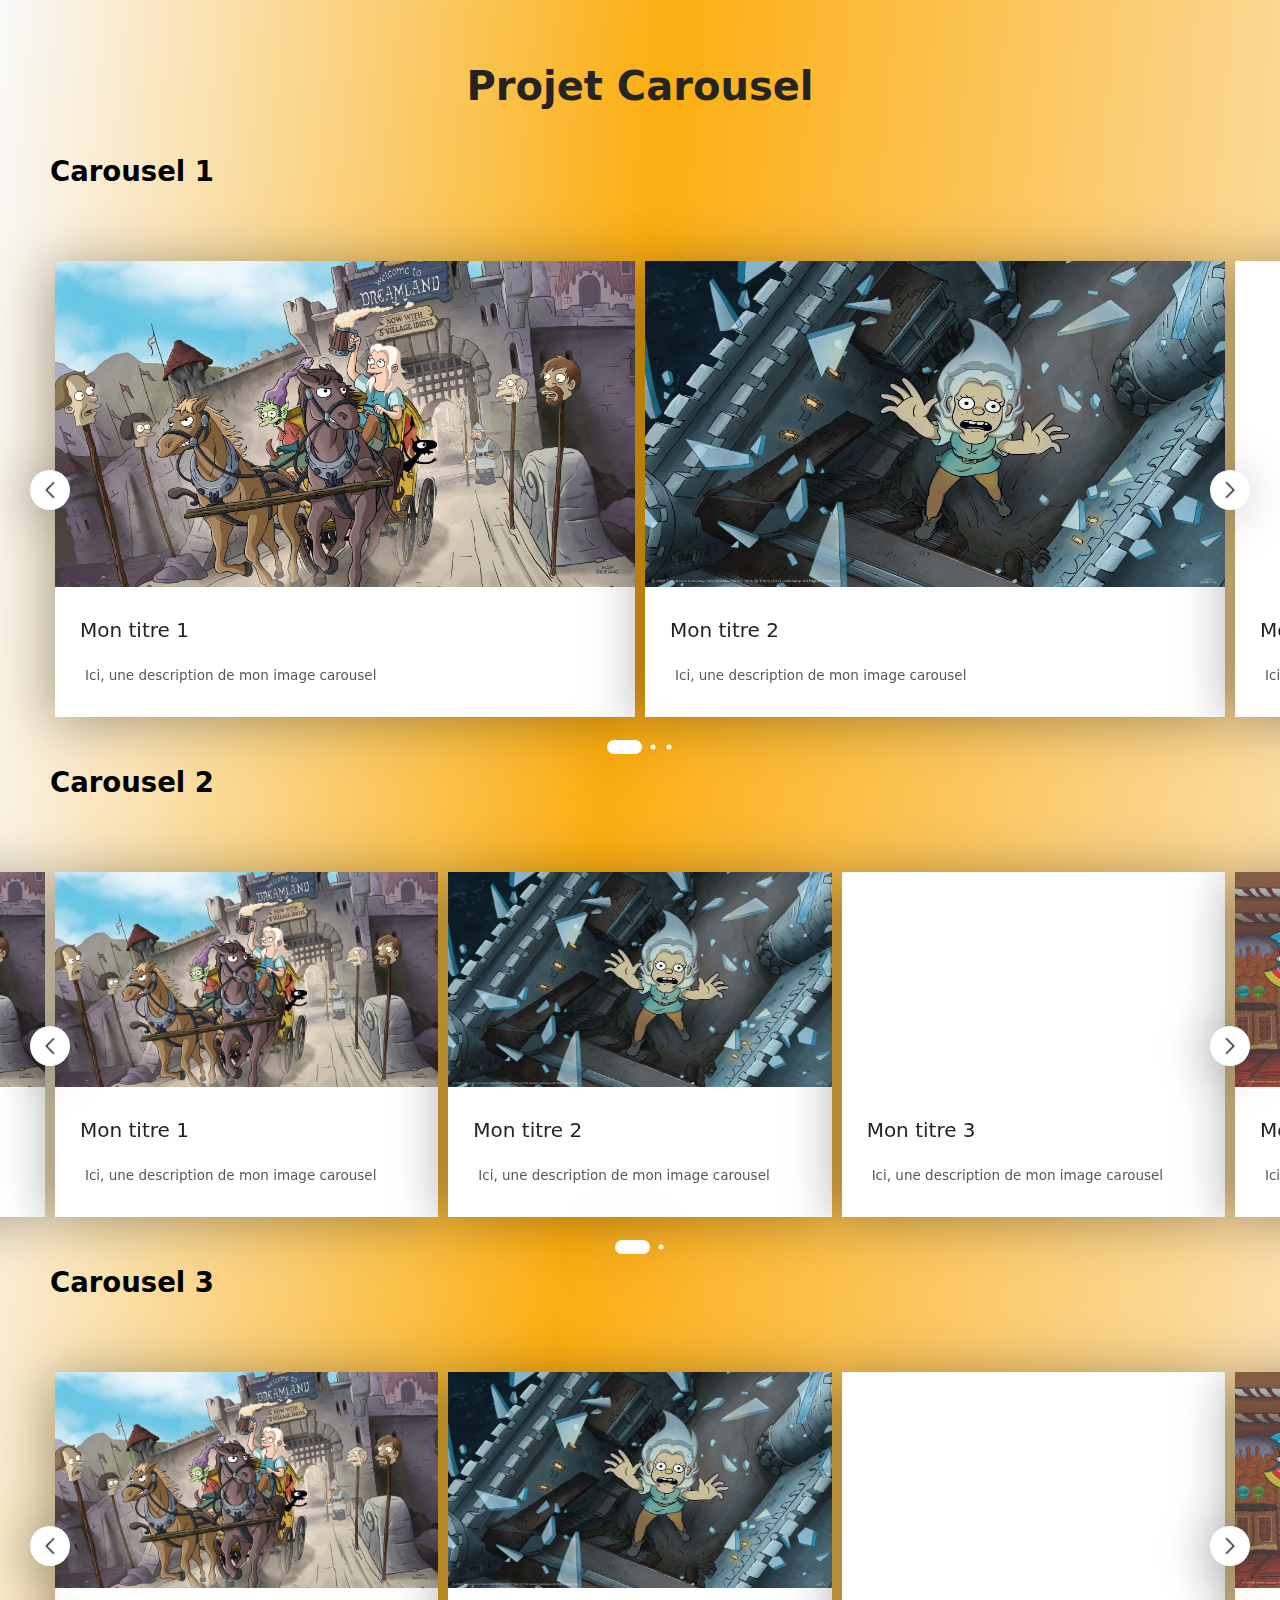
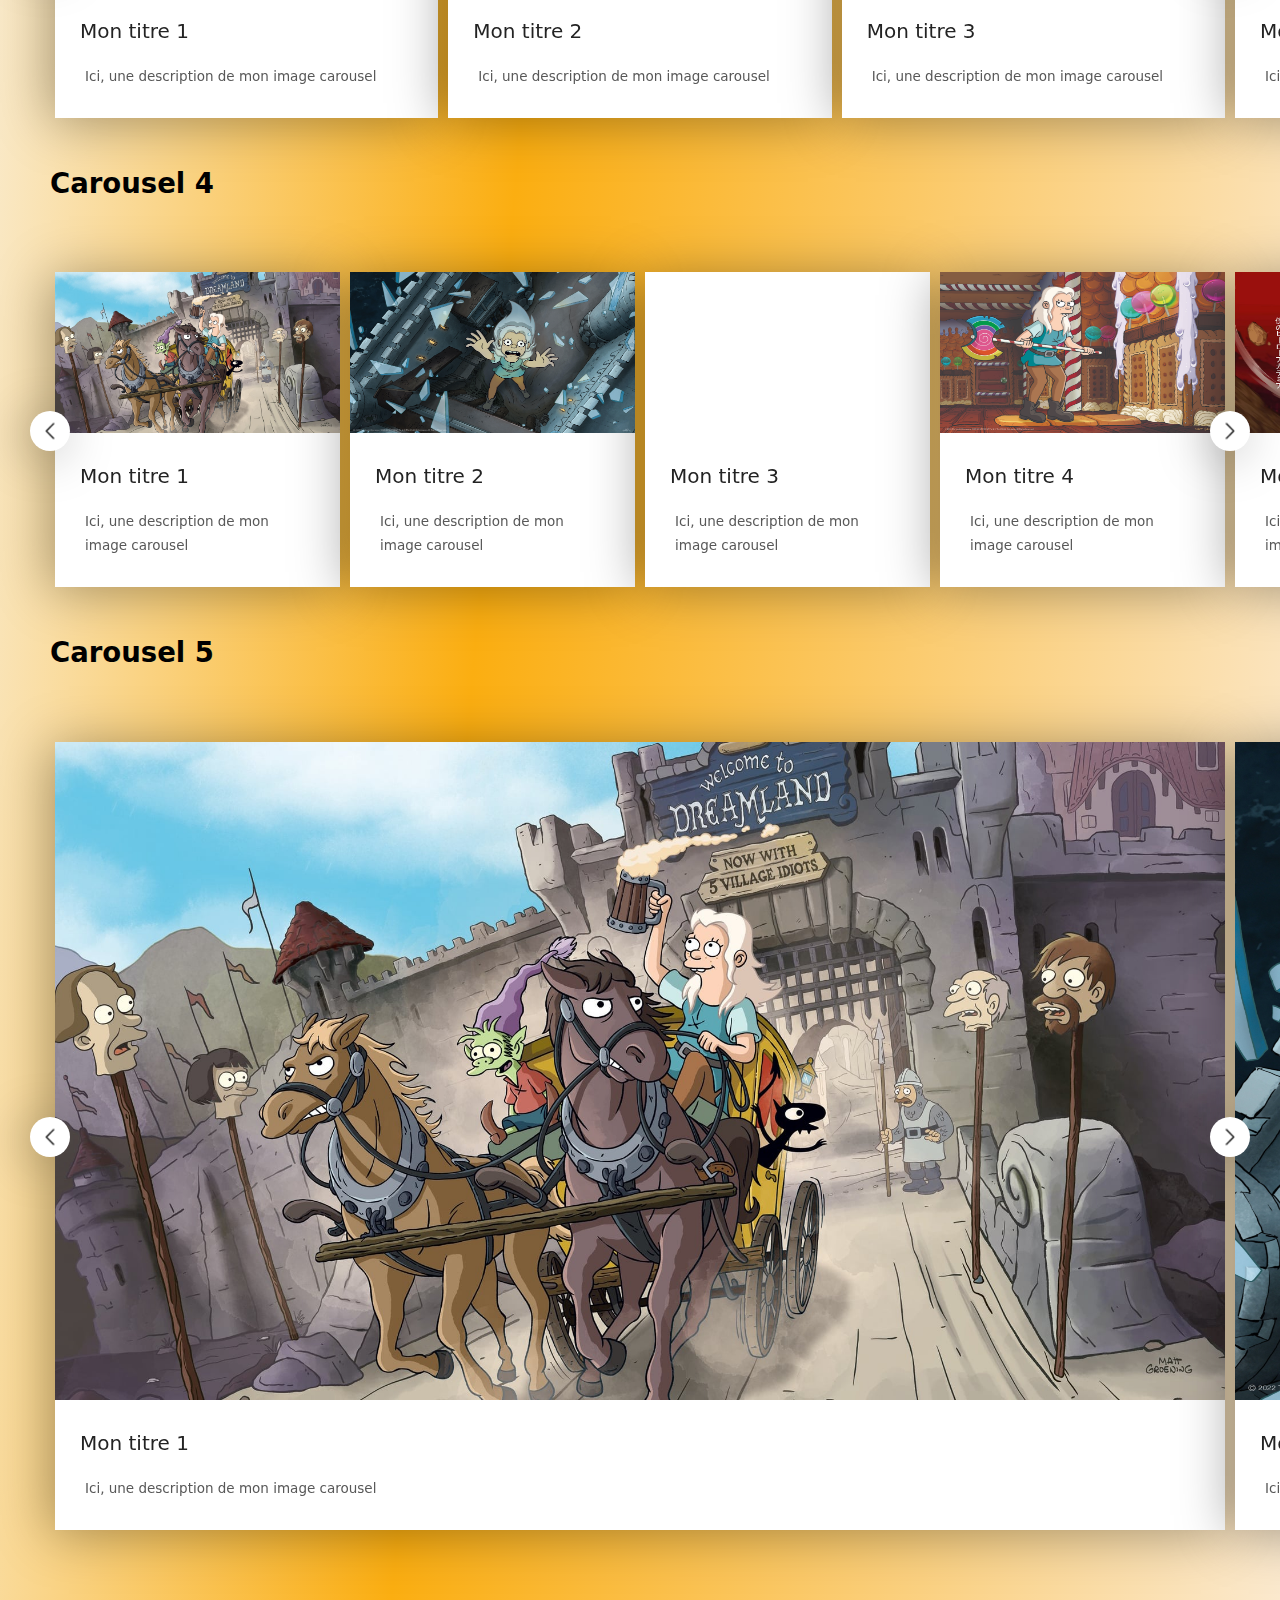
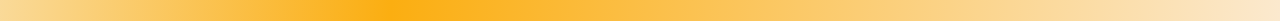
==== index.html @ b6bcc251 "a modifier" ====
<!DOCTYPE html>
<html lang="en">
<head>
    <meta charset="UTF-8">
    <meta name="viewport" content="width=device-width, initial-scale=1.0">
    <link rel="stylesheet" href="css/main.css">
    <script type="module" src="scripts/app.js" async></script>
    <title>JS Exo Carousel</title>
</head>
<body>
    <nav>

    </nav>
    <main>
        <div class="hero-title">Projet Carousel</div>
        <section class="carousel_container">
            <div class="title">Carousel 1</div>
            <div id="carousel1">
                <div class="item_container">
                    <div class="item__image">
                        <img src="img/img1.jpeg" alt="">
                    </div>
                    <div class="item__body">
                        <div class="item__title">
                            Mon titre 1
                        </div>
                        <div class="item__description">
                            Ici, une description de mon image carousel
                        </div>
                    </div>
                </div>

                <div class="item_container">
                    <div class="item__image">
                        <img src="img/img2.jpeg" alt="">
                    </div>
                    <div class="item__body">
                        <div class="item__title">
                            Mon titre 2
                        </div>
                        <div class="item__description">
                            Ici, une description de mon image carousel
                        </div>
                    </div>
                </div>

                <div class="item_container">
                    <div class="item__image">
                        <img src="img/img3.jpeg" alt="">
                    </div>
                    <div class="item__body">
                        <div class="item__title">
                            Mon titre 3
                        </div>
                        <div class="item__description">
                            Ici, une description de mon image carousel
                        </div>
                    </div>
                </div>

                <div class="item_container">
                    <div class="item__image">
                        <img src="img/img4.jpeg" alt="">
                    </div>
                    <div class="item__body">
                        <div class="item__title">
                            Mon titre 4
                        </div>
                        <div class="item__description">
                            Ici, une description de mon image carousel
                        </div>
                    </div>
                </div>

                <div class="item_container">
                    <div class="item__image">
                        <img src="img/img5.jpeg" alt="">
                    </div>
                    <div class="item__body">
                        <div class="item__title">
                            Mon titre 5
                        </div>
                        <div class="item__description">
                            Ici, une description de mon image carousel
                        </div>
                    </div>
                </div>
            </div>

            <div class="title">Carousel 2</div>
            <div id="carousel2">
                <div class="item_container">
                    <div class="item__image">
                        <img src="img/img1.jpeg" alt="">
                    </div>
                    <div class="item__body">
                        <div class="item__title">
                            Mon titre 1
                        </div>
                        <div class="item__description">
                            Ici, une description de mon image carousel
                        </div>
                    </div>
                </div>

                <div class="item_container">
                    <div class="item__image">
                        <img src="img/img2.jpeg" alt="">
                    </div>
                    <div class="item__body">
                        <div class="item__title">
                            Mon titre 2
                        </div>
                        <div class="item__description">
                            Ici, une description de mon image carousel
                        </div>
                    </div>
                </div>

                <div class="item_container">
                    <div class="item__image">
                        <img src="img/img3.jpeg" alt="">
                    </div>
                    <div class="item__body">
                        <div class="item__title">
                            Mon titre 3
                        </div>
                        <div class="item__description">
                            Ici, une description de mon image carousel
                        </div>
                    </div>
                </div>

                <div class="item_container">
                    <div class="item__image">
                        <img src="img/img4.jpeg" alt="">
                    </div>
                    <div class="item__body">
                        <div class="item__title">
                            Mon titre 4
                        </div>
                        <div class="item__description">
                            Ici, une description de mon image carousel
                        </div>
                    </div>
                </div>

                <div class="item_container">
                    <div class="item__image">
                        <img src="img/img5.jpeg" alt="">
                    </div>
                    <div class="item__body">
                        <div class="item__title">
                            Mon titre 5
                        </div>
                        <div class="item__description">
                            Ici, une description de mon image carousel
                        </div>
                    </div>
                </div>

                <div class="item_container">
                    <div class="item__image">
                        <img src="img/img1.jpeg" alt="">
                    </div>
                    <div class="item__body">
                        <div class="item__title">
                            Mon titre 6
                        </div>
                        <div class="item__description">
                            Ici, une description de mon image carousel
                        </div>
                    </div>
                </div>
            </div>
            
            <div class="title">Carousel 3</div>
            <div id="carousel3">
                <div class="item_container">
                    <div class="item__image">
                        <img src="img/img1.jpeg" alt="">
                    </div>
                    <div class="item__body">
                        <div class="item__title">
                            Mon titre 1
                        </div>
                        <div class="item__description">
                            Ici, une description de mon image carousel
                        </div>
                    </div>
                </div>

                <div class="item_container">
                    <div class="item__image">
                        <img src="img/img2.jpeg" alt="">
                    </div>
                    <div class="item__body">
                        <div class="item__title">
                            Mon titre 2
                        </div>
                        <div class="item__description">
                            Ici, une description de mon image carousel
                        </div>
                    </div>
                </div>

                <div class="item_container">
                    <div class="item__image">
                        <img src="img/img3.jpeg" alt="">
                    </div>
                    <div class="item__body">
                        <div class="item__title">
                            Mon titre 3
                        </div>
                        <div class="item__description">
                            Ici, une description de mon image carousel
                        </div>
                    </div>
                </div>

                <div class="item_container">
                    <div class="item__image">
                        <img src="img/img4.jpeg" alt="">
                    </div>
                    <div class="item__body">
                        <div class="item__title">
                            Mon titre 4
                        </div>
                        <div class="item__description">
                            Ici, une description de mon image carousel
                        </div>
                    </div>
                </div>

                <div class="item_container">
                    <div class="item__image">
                        <img src="img/img5.jpeg" alt="">
                    </div>
                    <div class="item__body">
                        <div class="item__title">
                            Mon titre 5
                        </div>
                        <div class="item__description">
                            Ici, une description de mon image carousel
                        </div>
                    </div>
                </div>
            </div>

            <div class="title">Carousel 4</div>
            <div id="carousel4">
                <div class="item_container">
                    <div class="item__image">
                        <img src="img/img1.jpeg" alt="">
                    </div>
                    <div class="item__body">
                        <div class="item__title">
                            Mon titre 1
                        </div>
                        <div class="item__description">
                            Ici, une description de mon image carousel
                        </div>
                    </div>
                </div>

                <div class="item_container">
                    <div class="item__image">
                        <img src="img/img2.jpeg" alt="">
                    </div>
                    <div class="item__body">
                        <div class="item__title">
                            Mon titre 2
                        </div>
                        <div class="item__description">
                            Ici, une description de mon image carousel
                        </div>
                    </div>
                </div>

                <div class="item_container">
                    <div class="item__image">
                        <img src="img/img3.jpeg" alt="">
                    </div>
                    <div class="item__body">
                        <div class="item__title">
                            Mon titre 3
                        </div>
                        <div class="item__description">
                            Ici, une description de mon image carousel
                        </div>
                    </div>
                </div>

                <div class="item_container">
                    <div class="item__image">
                        <img src="img/img4.jpeg" alt="">
                    </div>
                    <div class="item__body">
                        <div class="item__title">
                            Mon titre 4
                        </div>
                        <div class="item__description">
                            Ici, une description de mon image carousel
                        </div>
                    </div>
                </div>

                <div class="item_container">
                    <div class="item__image">
                        <img src="img/img5.jpeg" alt="">
                    </div>
                    <div class="item__body">
                        <div class="item__title">
                            Mon titre 5
                        </div>
                        <div class="item__description">
                            Ici, une description de mon image carousel
                        </div>
                    </div>
                </div>

                <div class="item_container">
                    <div class="item__image">
                        <img src="img/img5.jpeg" alt="">
                    </div>
                    <div class="item__body">
                        <div class="item__title">
                            Mon titre 6
                        </div>
                        <div class="item__description">
                            Ici, une description de mon image carousel
                        </div>
                    </div>
                </div>

                <div class="item_container">
                    <div class="item__image">
                        <img src="img/img2.jpeg" alt="">
                    </div>
                    <div class="item__body">
                        <div class="item__title">
                            Mon titre 7
                        </div>
                        <div class="item__description">
                            Ici, une description de mon image carousel
                        </div>
                    </div>
                </div>

                <div class="item_container">
                    <div class="item__image">
                        <img src="img/img1.jpeg" alt="">
                    </div>
                    <div class="item__body">
                        <div class="item__title">
                            Mon titre 8
                        </div>
                        <div class="item__description">
                            Ici, une description de mon image carousel
                        </div>
                    </div>
                </div>

                <div class="item_container">
                    <div class="item__image">
                        <img src="img/img4.jpeg" alt="">
                    </div>
                    <div class="item__body">
                        <div class="item__title">
                            Mon titre 9
                        </div>
                        <div class="item__description">
                            Ici, une description de mon image carousel
                        </div>
                    </div>
                </div>

                <div class="item_container">
                    <div class="item__image">
                        <img src="img/img3.jpeg" alt="">
                    </div>
                    <div class="item__body">
                        <div class="item__title">
                            Mon titre 10
                        </div>
                        <div class="item__description">
                            Ici, une description de mon image carousel
                        </div>
                    </div>
                </div>

                <div class="item_container">
                    <div class="item__image">
                        <img src="img/img1.jpeg" alt="">
                    </div>
                    <div class="item__body">
                        <div class="item__title">
                            Mon titre 11
                        </div>
                        <div class="item__description">
                            Ici, une description de mon image carousel
                        </div>
                    </div>
                </div> 

                <div class="item_container">
                    <div class="item__image">
                        <img src="img/img1.jpeg" alt="">
                    </div>
                    <div class="item__body">
                        <div class="item__title">
                            Mon titre 12
                        </div>
                        <div class="item__description">
                            Ici, une description de mon image carousel
                        </div>
                    </div>
                </div>

                <div class="item_container">
                    <div class="item__image">
                        <img src="img/img4.jpeg" alt="">
                    </div>
                    <div class="item__body">
                        <div class="item__title">
                            Mon titre 13
                        </div>
                        <div class="item__description">
                            Ici, une description de mon image carousel
                        </div>
                    </div>
                </div>

            </div>
            <div class="title">Carousel 5</div>
            <div id="carousel5">
                <div class="item_container">
                    <div class="item__image">
                        <img src="img/img1.jpeg" alt="">
                    </div>
                    <div class="item__body">
                        <div class="item__title">
                            Mon titre 1
                        </div>
                        <div class="item__description">
                            Ici, une description de mon image carousel
                        </div>
                    </div>
                </div>

                <div class="item_container">
                    <div class="item__image">
                        <img src="img/img2.jpeg" alt="">
                    </div>
                    <div class="item__body">
                        <div class="item__title">
                            Mon titre 2
                        </div>
                        <div class="item__description">
                            Ici, une description de mon image carousel
                        </div>
                    </div>
                </div>

                <div class="item_container">
                    <div class="item__image">
                        <img src="img/img3.jpeg" alt="">
                    </div>
                    <div class="item__body">
                        <div class="item__title">
                            Mon titre 3
                        </div>
                        <div class="item__description">
                            Ici, une description de mon image carousel
                        </div>
                    </div>
                </div>

                <div class="item_container">
                    <div class="item__image">
                        <img src="img/img4.jpeg" alt="">
                    </div>
                    <div class="item__body">
                        <div class="item__title">
                            Mon titre 4
                        </div>
                        <div class="item__description">
                            Ici, une description de mon image carousel
                        </div>
                    </div>
                </div>

                <div class="item_container">
                    <div class="item__image">
                        <img src="img/img5.jpeg" alt="">
                    </div>
                    <div class="item__body">
                        <div class="item__title">
                            Mon titre 5
                        </div>
                        <div class="item__description">
                            Ici, une description de mon image carousel
                        </div>
                    </div>
                </div>
            </div>
        </section>
    </main>
</body>
</html>
---- css/main.css ----
:root {
    --fs-hero-title: 4rem;
    --f-hero-title-color: rgb(37, 36, 36);
    --fs-carousel-title: 2.75rem;
    --fs-title: 2rem;
    --fs-description: 1.35rem;
    --f-title-color: #232323;
    --f-color: #585858;
    font-size: 62.5%;
    font-family: system-ui, sans-serif;
}

body, html {
    margin: 0;
    padding: 0;
    scroll-behavior: smooth;
    min-height: 100%;
    overflow-x: hidden;
    /* overflow: hidden; */
}

body {
    /* background: rgb(173,177,214); */
    /* background: linear-gradient(41deg, rgba(173,177,214,1) 1%, rgba(236,220,220,1) 98%); */
    /* background: rgb(249,249,249); */
    background: linear-gradient(95deg, rgba(249,249,249,1) 0%, rgba(251,174,17,1) 43%, rgba(251,233,206,1) 100%) center center no-repeat;
    padding: 50px;
    margin: auto;
    line-height: 1.8;
}

.hero-title {
    display: flex;
    justify-content: center;
    /* position: fixed; */
    color: var(--f-hero-title-color);
    font-size: var(--fs-hero-title);
    font-weight: 700;
    margin-bottom: 25px;
}

.title {
    font-size: var(--fs-carousel-title);
    font-weight: 600;
    margin-bottom: 25px;
}

.item_container {
    margin: 40px 5px;
    /* display: block;
    object-fit: contain;
    background-size: contain; */
    background-color: white;
    /* -webkit-box-shadow: -5px 4px 43px -1px rgba(0,0,0,0.5);  */
    /* -webkit-box-shadow: -5px 4px 50px -1px rgba(0,0,0,0.35);  */
    box-shadow: -5px 4px 50px -1px rgba(0,0,0,0.35);
    transition: transform .3s;
    transform: translate3d(0, -1px, 0);
    /* object-fit: contain;
    background-size: contain;
    width: 100%;
    max-width: 100%;
    
    height: auto; */
    /* position: absolute; */
}

.item_container:hover {
    transform: translate3d(0, -10px, 0);
    /* display: flex; */
    /* position: absolute; */
    bottom: 0;
    right: 0;
    top: -100px;
    left: 150px;
    display: block;
    -webkit-backdrop-filter: blur(4px);
    backdrop-filter: blur(4px);
    /* position: absolute; */
    z-index: 90000;
    /* width: 100%; */
    /* width: 20%;  */
}

.item_container img{
    display: block;
    /* z-index: 0; */
    /* z-index: 9000;
    position: relative; */
    /* overflow: auto; */
    /* width: 100%; */
    /* object-fit: contain; */
    /* background-size: contain; */
    max-width: 100%;
    aspect-ratio: 16 / 9;
}

.item_container img:hover{
    /* display: flex; */
    /* flex-wrap: wrap; */
    position: absolute;
    top: 50%;
    left: 0;
    right: 0;
    bottom: 50%;
    z-index: 9000;
    -webkit-backdrop-filter: blur(4px);
    backdrop-filter: blur(4px);
    /* overflow: hidden; */
    /* width: 100%; */
    /* object-fit: contain; */
    /* background-size: contain; */
    max-width: 150%;
}

.item__body {
    padding: 25px;
    /* height: auto;
    width: auto; */
    /* display: grid; */
    /* align-items: center; */
}

.item__title {
    /* display: grid; */
    /* align-items: center; */
    color: #232323;
    font-size: var(--fs-title);
    font-weight: 400;
    margin-bottom: 15px;
}

.item__description {
    /* display: grid; */
    /* align-items: center; */
    color: var(--f-color);
    font-size: var(--fs-description);
    margin: 5px;
}

/* img{
    display: block;
    object-fit: contain;
    background-size: contain;
    max-width: 100%;
    aspect-ratio: 16 / 9;
} */

/* CAROUSEL */

.item_container {
    position: relative;
    /* display: grid;
    gap: 0;
    grid-template-columns: 
    repeat(auto-fit, minmax(400px, 1fr)); */
}
.carousel {
    position: relative;
    /* overflow: hidden; */
    /* display: grid;
    grid-template-columns: 
    repeat(auto-fit, minmax(250px, 1fr)); */
}

.carousel__container {
    transition: transform .3s;
    transform: translate3d(0, 0, 0);
    /* gap: 10rem; */
    /* display: grid; */
    /* margin-right: 20px; */
    /* gap: 10px;
    grid-template-columns: 
    repeat(auto-fit, minmax(250px, 1fr)); */
    /* grid-template-columns: 1fr; */
    /* display: flex; */
    /* gap: 1rem; */
    /* grid-template-columns: 
    repeat(auto-fit, minmax(350px, 1fr)); */
    /* grid-template-columns: repeat(5, 400px); */
}

/* .item_container::after {
    content: '';
    clear: both;
    display: table;
} */
.carousel__container::after {
    content: '';
    clear: both;
    display: table;
}

.carousel__item {
    float: left!important;
    /* padding: 5px; */
    /* margin: 5px; */
    /* gap: 10rem; */
    /* display: flex; */
}

.carousel__next, .carousel__prev {
    position: absolute;
    background: white url(/img/rightsmall.svg) center center no-repeat;
    background-size: 70% 70%;
    /* background-size: auto; */
    border-radius: 100vh;
    top: 50%;
    margin-top: -20px;
    right: -20px;
    box-shadow: -5px 4px 50px -1px rgba(0,0,0,0.35);
    cursor: pointer;
    transition: transform .3s, opacity .3s;
    /* display: block; */
    /* object-fit: contain; */
    /* background-size: contain; */
    /* max-width: 100%; */
    width: 40px;
    height: 40px;
    animation: backgroundIMGLeft .8s alternate infinite;
    animation-delay: 2s;
}

.carousel__next {
    animation: backgroundIMGRight .8s alternate infinite;
    animation-delay: 2s;
}

@keyframes backgroundIMGRight {
    100% { 
        background-position: 15px;
    }
    50%{
        background-position: 5px;
    }
    0% {
        /* transition: background-position 0.3 both ease-in-out; */
        background-position: 5px;
    }
}

@keyframes backgroundIMGLeft {
    100% { 
        background-position: -3px;
    }
    50% {
        background-position: 6px;
    }
    0% {
        /* transition: background-position 0.3 both ease-in-out; */
        background-position: 6px;
    }
}

.carousel__next:hover, .carousel__prev:hover {
    transform: scale(1.2);
    animation-play-state: paused;
    /* animation: none; */
}

.carousel__prev:hover {
    /* animation: backgroundIMGLeft .8s alternate .8s infinite; */
    /* animation: backgroundIMGLeft 1.8s infinite; */
    /* animation: backgroundIMGLeft none; */
}

.carousel__next:active, .carousel__prev:active {
    transform: scale(0.8);
}

.carousel__prev {
    background-image: url(/img/leftsmall.svg);
    /* right: auto; */
    left: -20px;
    /* animation: backgroundIMGLeft all .8s; */
}
/* @media (min-width: 760px) {
    .carousel__container {
        gap: 1rem;
        grid-template-columns: 400px 1fr;
    }
} */

.carousel__prev--hidden, .carousel__next--hidden {
    opacity: 0;
}

.carousel__pagination {
    position: absolute;
    bottom: 0;
    right: 0;
    left: 0;
    text-align: center;
    display: none;
}

.carousel__pagination__button {
    background-color: white;
    width: 10px;
    height: 10px;
    border-radius: 100vh;
    display: inline-block;
    margin: 0 3px;
    box-shadow: -5px 4px 50px -1px rgba(0,0,0,0.35);
    transition: transform .1s, width .4s cubic-bezier(0.755, 0.05, 0.855, 2.06);
    cursor: pointer;
    transform: scale(0.5);
}

.carousel__pagination__button--active, .carousel__pagination__button:hover {
    transform: scale(1.4);
    width: 25px;
    margin: 0 8px;
    animation: slideRight .2s ease-out;
}

.carousel__pagination__button::before {
    content: '';
    position: absolute;
    left: 50%;
    top: -50%;
    right: 0%;
    bottom: 50%;
    margin-left: -15px;
    border: 12px solid transparent;
    /* animation: loading 3000ms linear; */
}

.carousel__pagination__button::after {
    content: '';
    position: relative;
    /* left: -30px; */
    /* top: -10px;
    border: 5px solid ; */
    
}
.carousel__pagination__loadingBar {
    /* position: block; */
    animation: loading 3000ms linear;
    width: 100%;
    height: 100%;
    border-radius: 100vh;
}

@keyframes slideRight {
    from {
        /* transform: translateX(0px); */
        height: 12px;
        width: 10px;
        
    }
    to {
        /* transform: translateX(5px); */
        height: 8px;
        width: 30px;
    }
}

@keyframes loading {
    0% {
        background-color: white;
        /* transform: scaleX(0); */
        width: 0%;
        /* height: 100%; */
        opacity: 0;
        border-right: 0px rgb(237, 243, 237) solid;
    }
    /* 35% {
        opacity: 0.25;
    } */
    50% {
        /* width: 50%; */
        opacity: 0.85;
    }
    100% {
        background-color: red;
        /* transform: scaleX(1); */
        width: 100%;
        opacity: 0.35;
        border-right: 4px rgb(237, 243, 237) solid;
    }
}

button {
    text-decoration: none;
    border: 1px solid burlywood;
    /* border-style: dashed; */

}

@media screen and (min-width: 800px) {
    .carousel__pagination {
        display: block;
    }
}
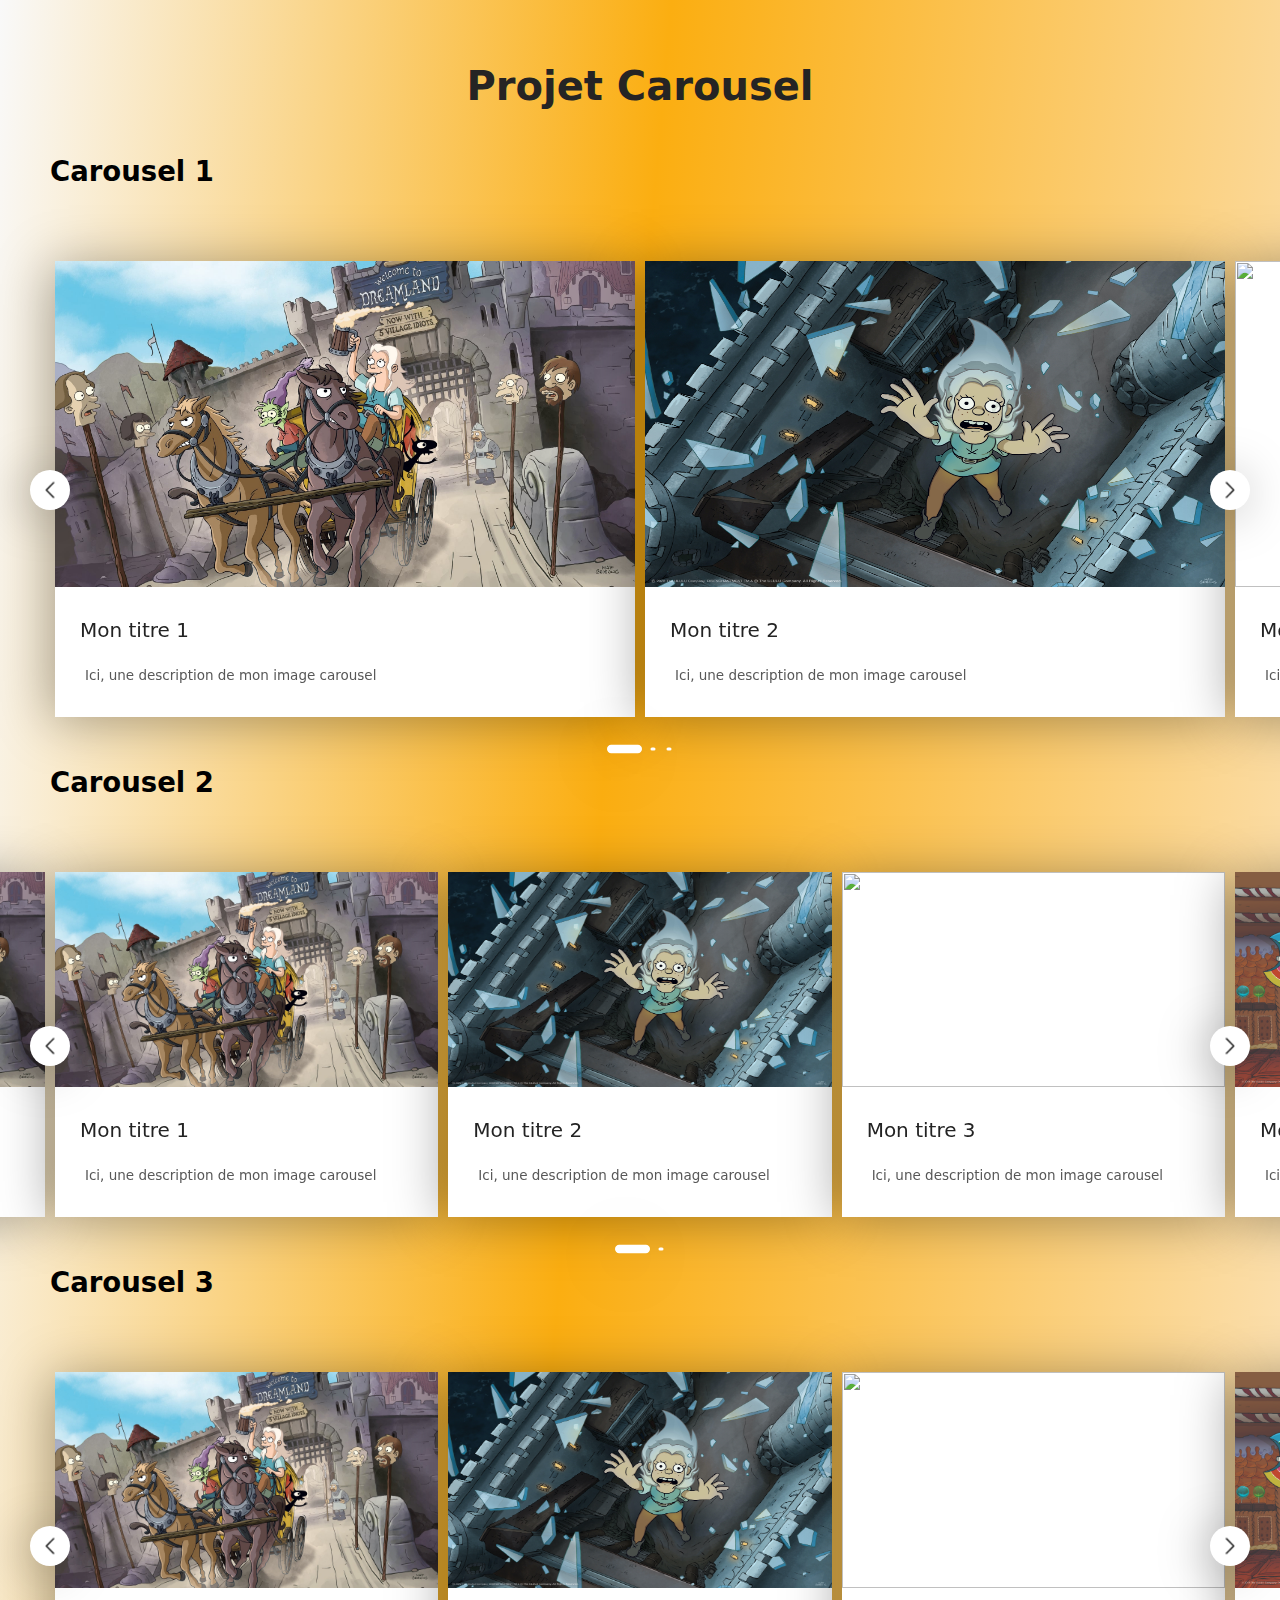
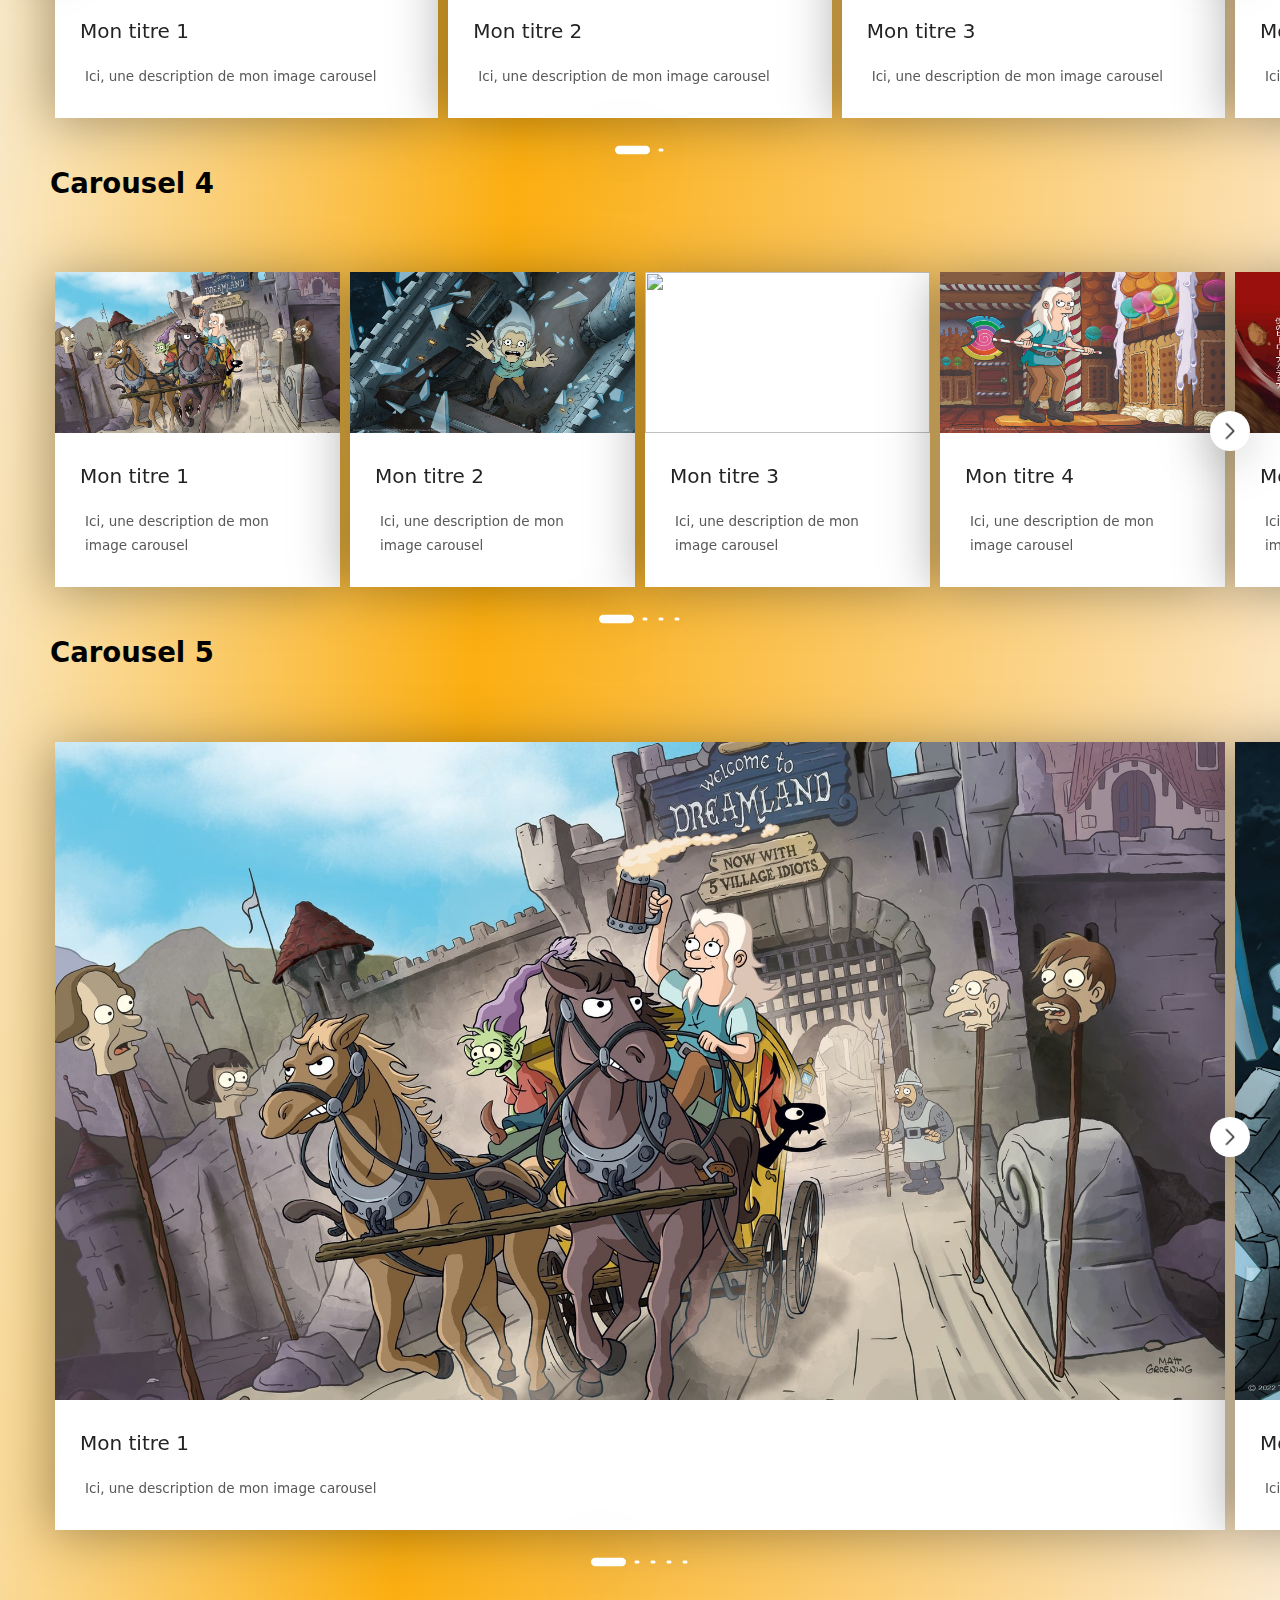
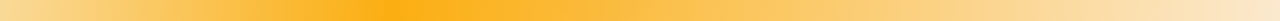
==== commit a81fab0a: "création dun plugin video" ====
--- a/index.html
+++ b/index.html
@@ -19,6 +19,14 @@
                 <div class="item_container">
                     <div class="item__image">
                         <img src="img/img1.jpeg" alt="">
+                        <!-- style="width:100%;height:100%;border:none;" -->
+                        <!-- <iframe poster="img/img1.jpeg" src="https://player.vimeo.com/video/562717273?h=939feaf80f&autoplay=1&title=0&byline=0&portrait=0" allowfullscreen></iframe> -->
+                        <!-- <script src="https://player.vimeo.com/api/player.js"></script> -->
+                        <iframe width="100%" height="100%" src="https://www.youtube.com/embed/UzRY3BsWFYg?si=uvBgqeIbuZlxthEi&amp;controls=0" title="YouTube video player" frameborder="0" allow="accelerometer; autoplay; encrypted-media; gyroscope; picture-in-picture;" allowfullscreen></iframe>
+                        <!-- <video width="450" autoplay muted loop poster="img/img1.jpeg">
+                            <source src="https://youtu.be/UzRY3BsWFYg" type="video/mp4">
+                        </video> -->
+                        
                     </div>
                     <div class="item__body">
                         <div class="item__title">
--- a/css/main.css
+++ b/css/main.css
@@ -47,6 +47,7 @@
 
 .item_container {
     margin: 40px 5px;
+    /* position: sticky; */
     /* display: block;
     object-fit: contain;
     background-size: contain; */
@@ -69,17 +70,26 @@
     transform: translate3d(0, -10px, 0);
     /* display: flex; */
     /* position: absolute; */
-    bottom: 0;
+    /* bottom: 0;
     right: 0;
     top: -100px;
     left: 150px;
     display: block;
     -webkit-backdrop-filter: blur(4px);
-    backdrop-filter: blur(4px);
+    backdrop-filter: blur(4px); */
     /* position: absolute; */
-    z-index: 90000;
+    /* z-index: 90000; */
     /* width: 100%; */
     /* width: 20%;  */
+}
+
+.item_container:hover:has(iframe) {
+    iframe {
+        display: block;
+    }
+    img {
+        display: none;
+    }
 }
 
 .item_container img{
@@ -88,29 +98,51 @@
     /* z-index: 9000;
     position: relative; */
     /* overflow: auto; */
-    /* width: 100%; */
+    width: 100%;
+    height: 100%;
     /* object-fit: contain; */
     /* background-size: contain; */
-    max-width: 100%;
+    /* max-width: 100%; */
+    aspect-ratio: 16 / 9;
+}
+
+/* .item__image {
+        position:block;
+        border: none;
+        text-decoration: none;
+        overflow: none;
+        width: 100%;
+        object-fit: contain;
+        background-size: contain;
+        aspect-ratio: 16 / 9;
+} */
+
+.item_container iframe {
+    display: none;
+    border: none;
+    overflow: none;
+    width: 100%;
+    object-fit: contain;
+    background-size: contain;
     aspect-ratio: 16 / 9;
 }
 
 .item_container img:hover{
     /* display: flex; */
     /* flex-wrap: wrap; */
-    position: absolute;
+    /* position: absolute;
     top: 50%;
     left: 0;
     right: 0;
     bottom: 50%;
     z-index: 9000;
     -webkit-backdrop-filter: blur(4px);
-    backdrop-filter: blur(4px);
+    backdrop-filter: blur(4px); */
     /* overflow: hidden; */
     /* width: 100%; */
     /* object-fit: contain; */
     /* background-size: contain; */
-    max-width: 150%;
+    /* max-width: 150%; */
 }
 
 .item__body {
@@ -188,7 +220,7 @@
 .carousel__container::after {
     content: '';
     clear: both;
-    display: table;
+    display: block;
 }
 
 .carousel__item {
@@ -296,13 +328,14 @@
 
 .carousel__pagination__button {
     background-color: white;
-    width: 10px;
-    height: 10px;
+    width: 10px; /* j'ai mis 15px au début */
+    height: 6px; /* j'ai mis 7px au début */
     border-radius: 100vh;
     display: inline-block;
     margin: 0 3px;
     box-shadow: -5px 4px 50px -1px rgba(0,0,0,0.35);
-    transition: transform .1s, width .4s cubic-bezier(0.755, 0.05, 0.855, 2.06);
+    transition: transform .1s, height .7s cubic-bezier(1, 0, 0, 1), width .5s cubic-bezier(0.755, 0.05, 0.855, 2.06); /* j'ai mis une width de .4s au début */
+    /* transition: transform .1s, height .4s cubic-bezier(1, 0, 0, 1); j'ai mis une width de .4s au début */
     cursor: pointer;
     transform: scale(0.5);
 }
@@ -336,18 +369,50 @@
 }
 .carousel__pagination__loadingBar {
     /* position: block; */
+    /* opacity: 1; */
     animation: loading 3000ms linear;
     width: 100%;
     height: 100%;
     border-radius: 100vh;
 }
 
+.carousel__pagination__loadingBar--fade {
+    /* animation-duration: 1000ms; */
+    /* animation: loading 1000ms reverse; */
+    /* animation: reverse; */
+    /* content: ''; */
+    /* width: 100%;
+    height: 100%;
+    border-radius: 100vh; */
+    /* animation: name duration timing-function delay iteration-count direction fill-mode; */
+    /* animation: reverse; */
+    /* width: 100%;
+    height: 100%;
+    border-radius: 100vh; */
+}
+
 @keyframes slideRight {
+    from {
+        /* transform: translateX(0px); */
+        height: 10px;
+        /* height: 12px; */
+        width: 28px;
+        /* width: 24px; default */
+    }
+    to {
+        /* transform: translateX(5px); */
+        height: 5px;
+        /* height: 10px; */
+        /* height: 8px; */
+        width: 20px;
+        /* width: 28px;default */ 
+    }
+}
+@keyframes defaultslideRight {
     from {
         /* transform: translateX(0px); */
         height: 12px;
         width: 10px;
-        
     }
     to {
         /* transform: translateX(5px); */
@@ -356,9 +421,30 @@
     }
 }
 
+@keyframes fadeOut {
+    from {
+        opacity: 1;
+        /* width: 150px; */
+    }
+    to {
+        opacity: 0;
+        /* width: 0px; */
+    }
+}
+@keyframes fadeIn {
+    from {
+        opacity: 0;
+    }
+    to {
+        opacity: 1;
+        width: 150px;
+    }
+}
+
 @keyframes loading {
     0% {
         background-color: white;
+        /* display: block; */
         /* transform: scaleX(0); */
         width: 0%;
         /* height: 100%; */
@@ -378,6 +464,7 @@
         width: 100%;
         opacity: 0.35;
         border-right: 4px rgb(237, 243, 237) solid;
+        /* display: none; */
     }
 }
 
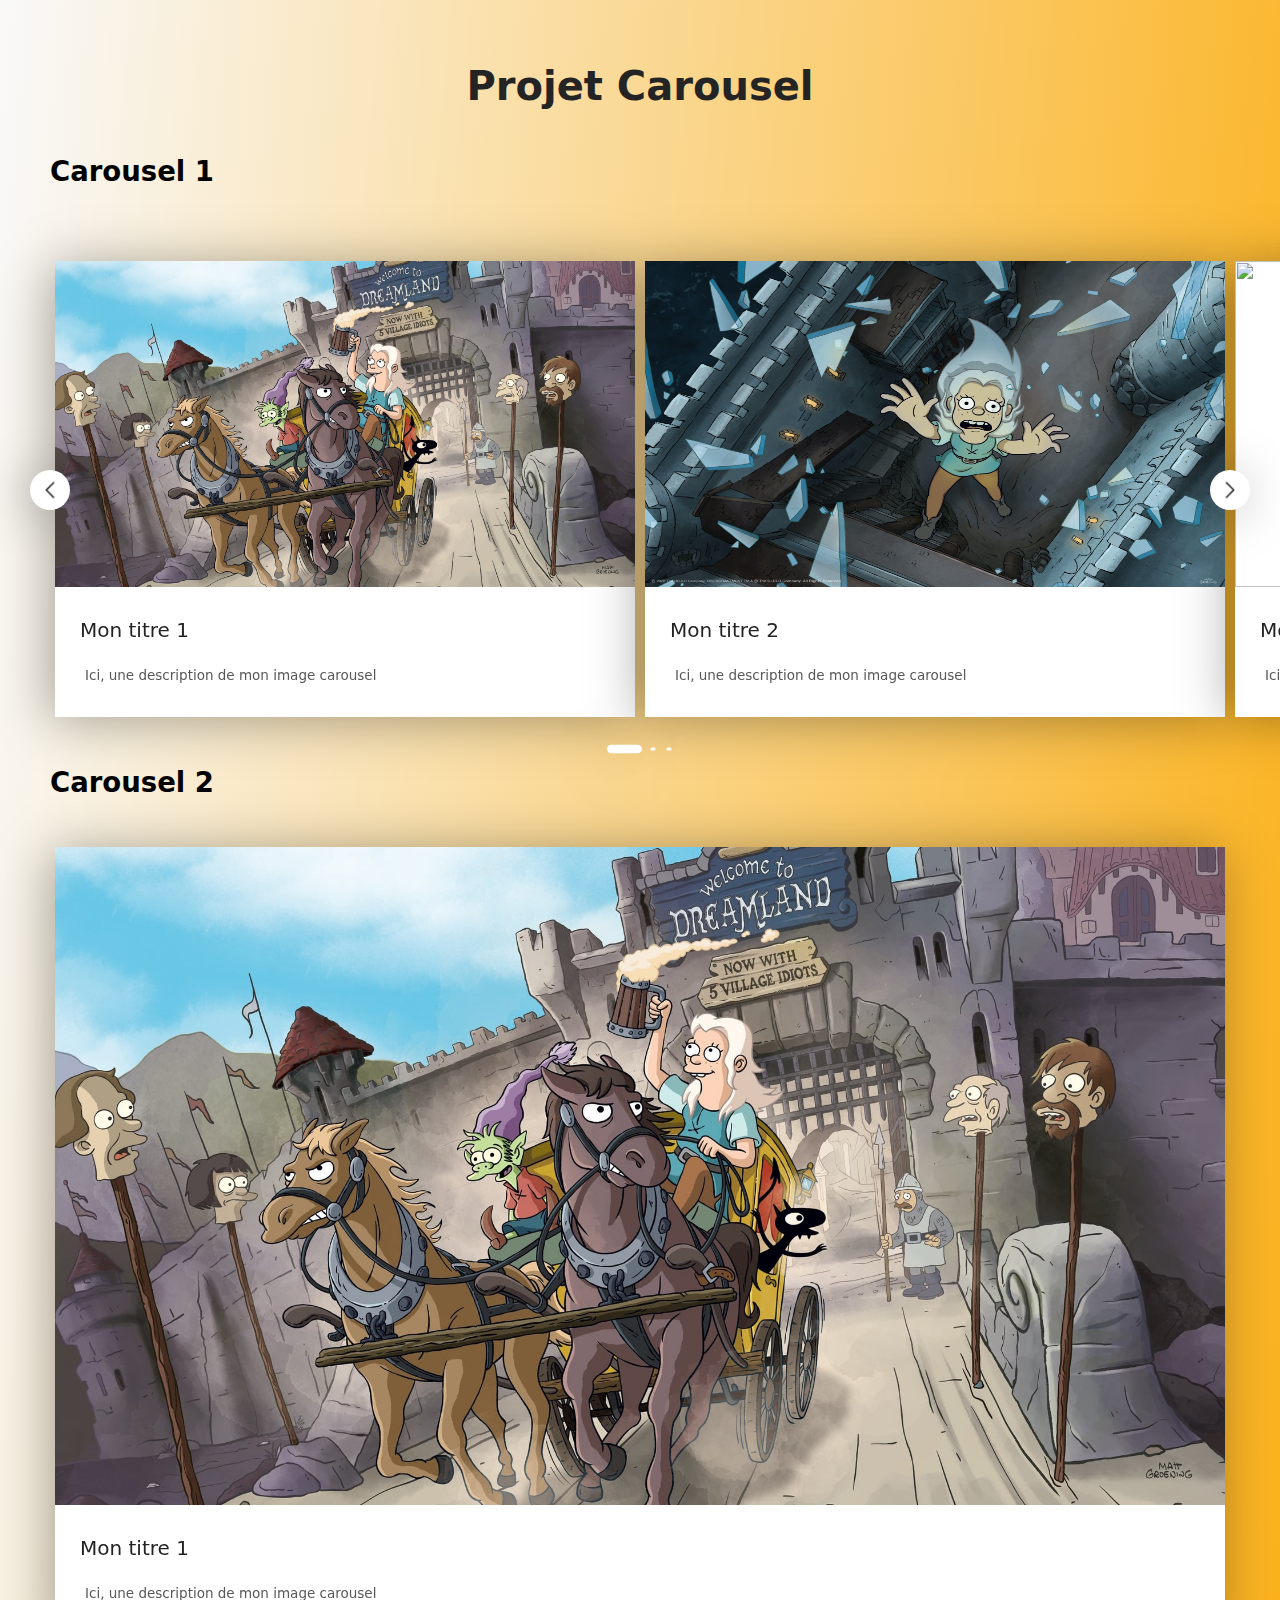
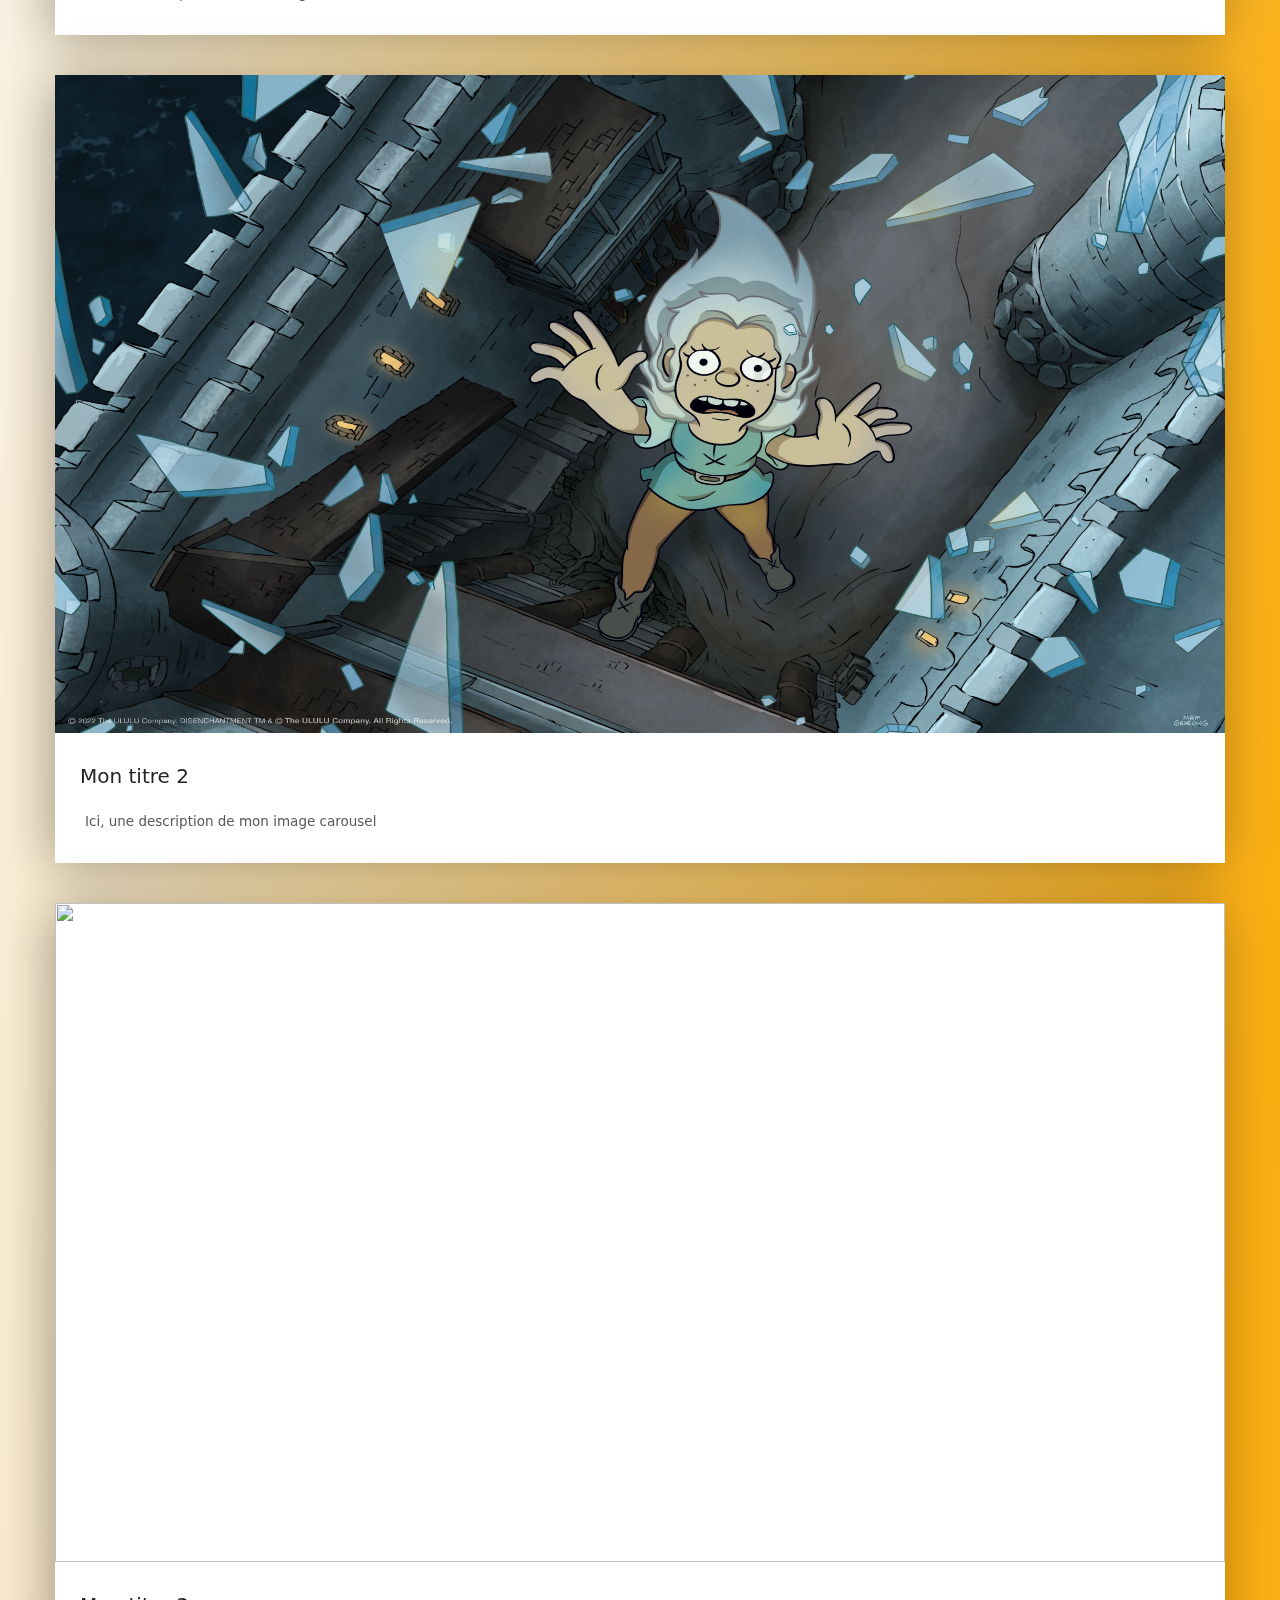
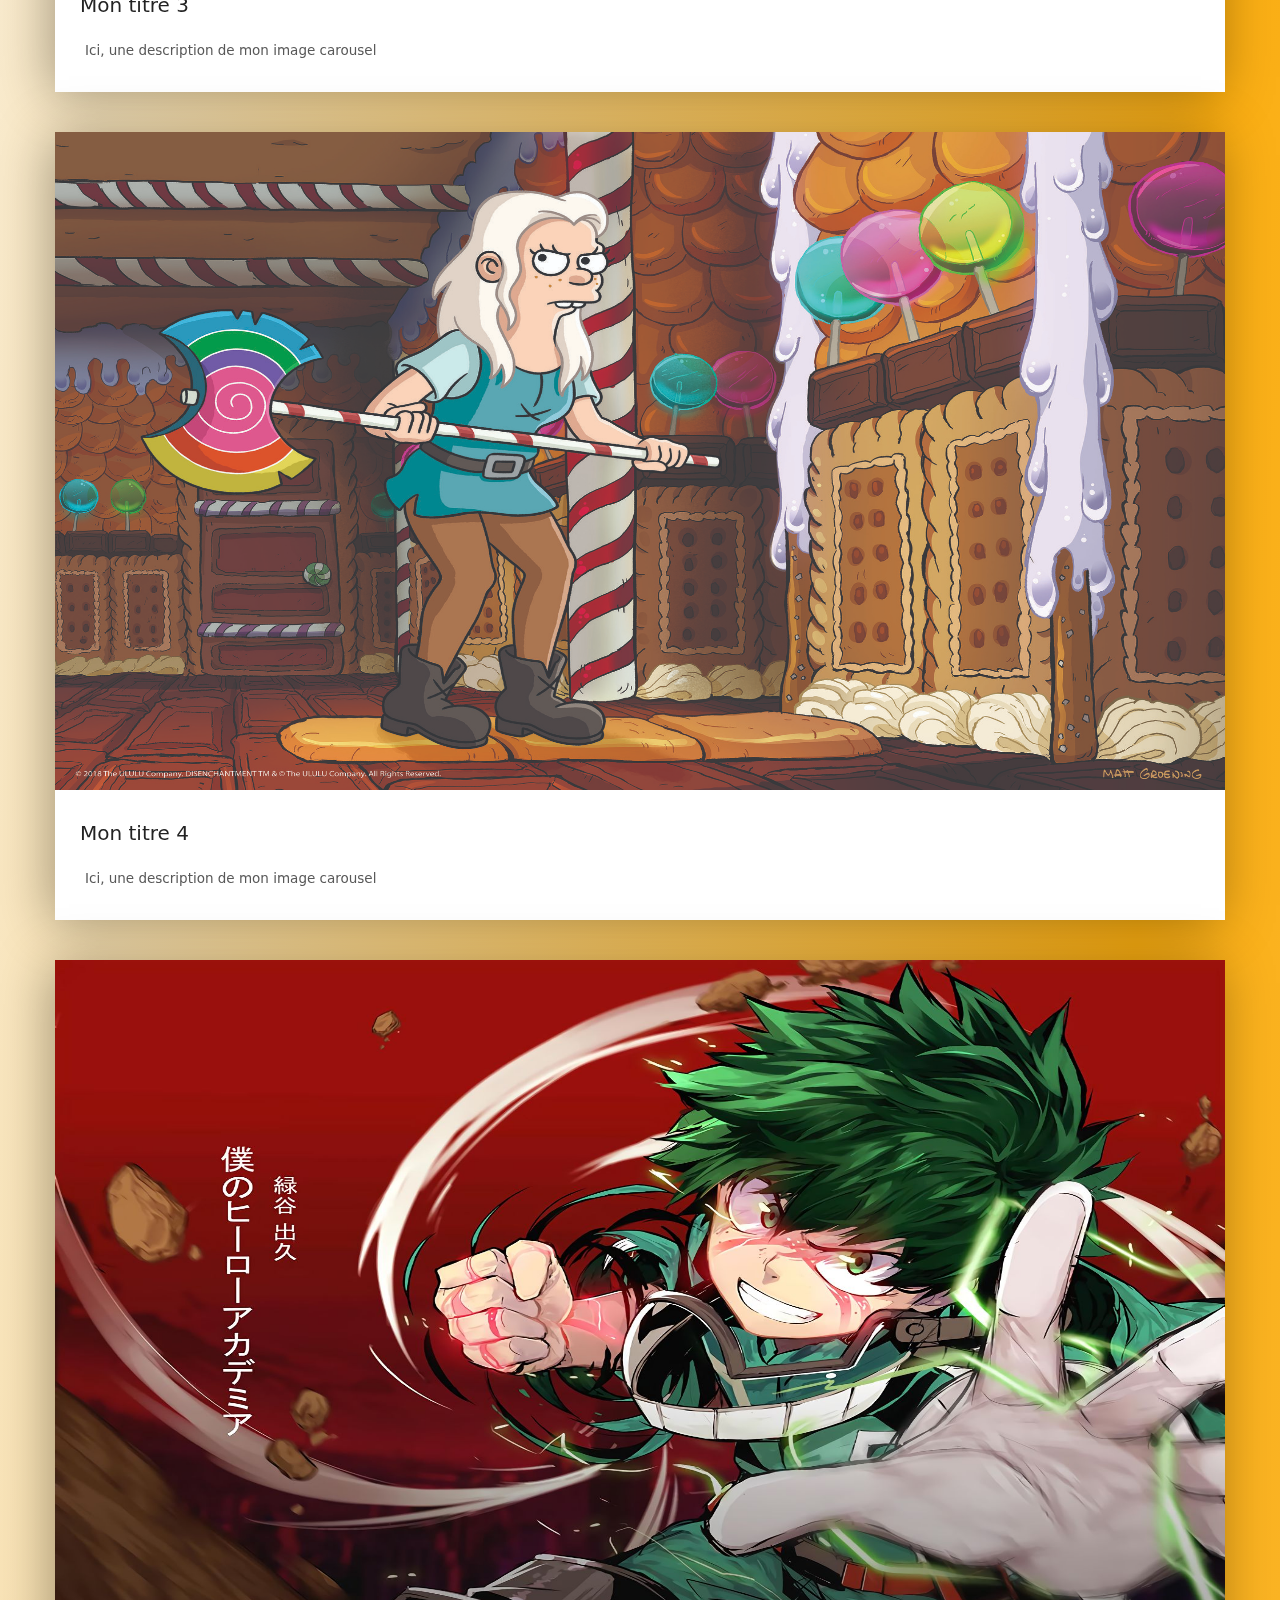
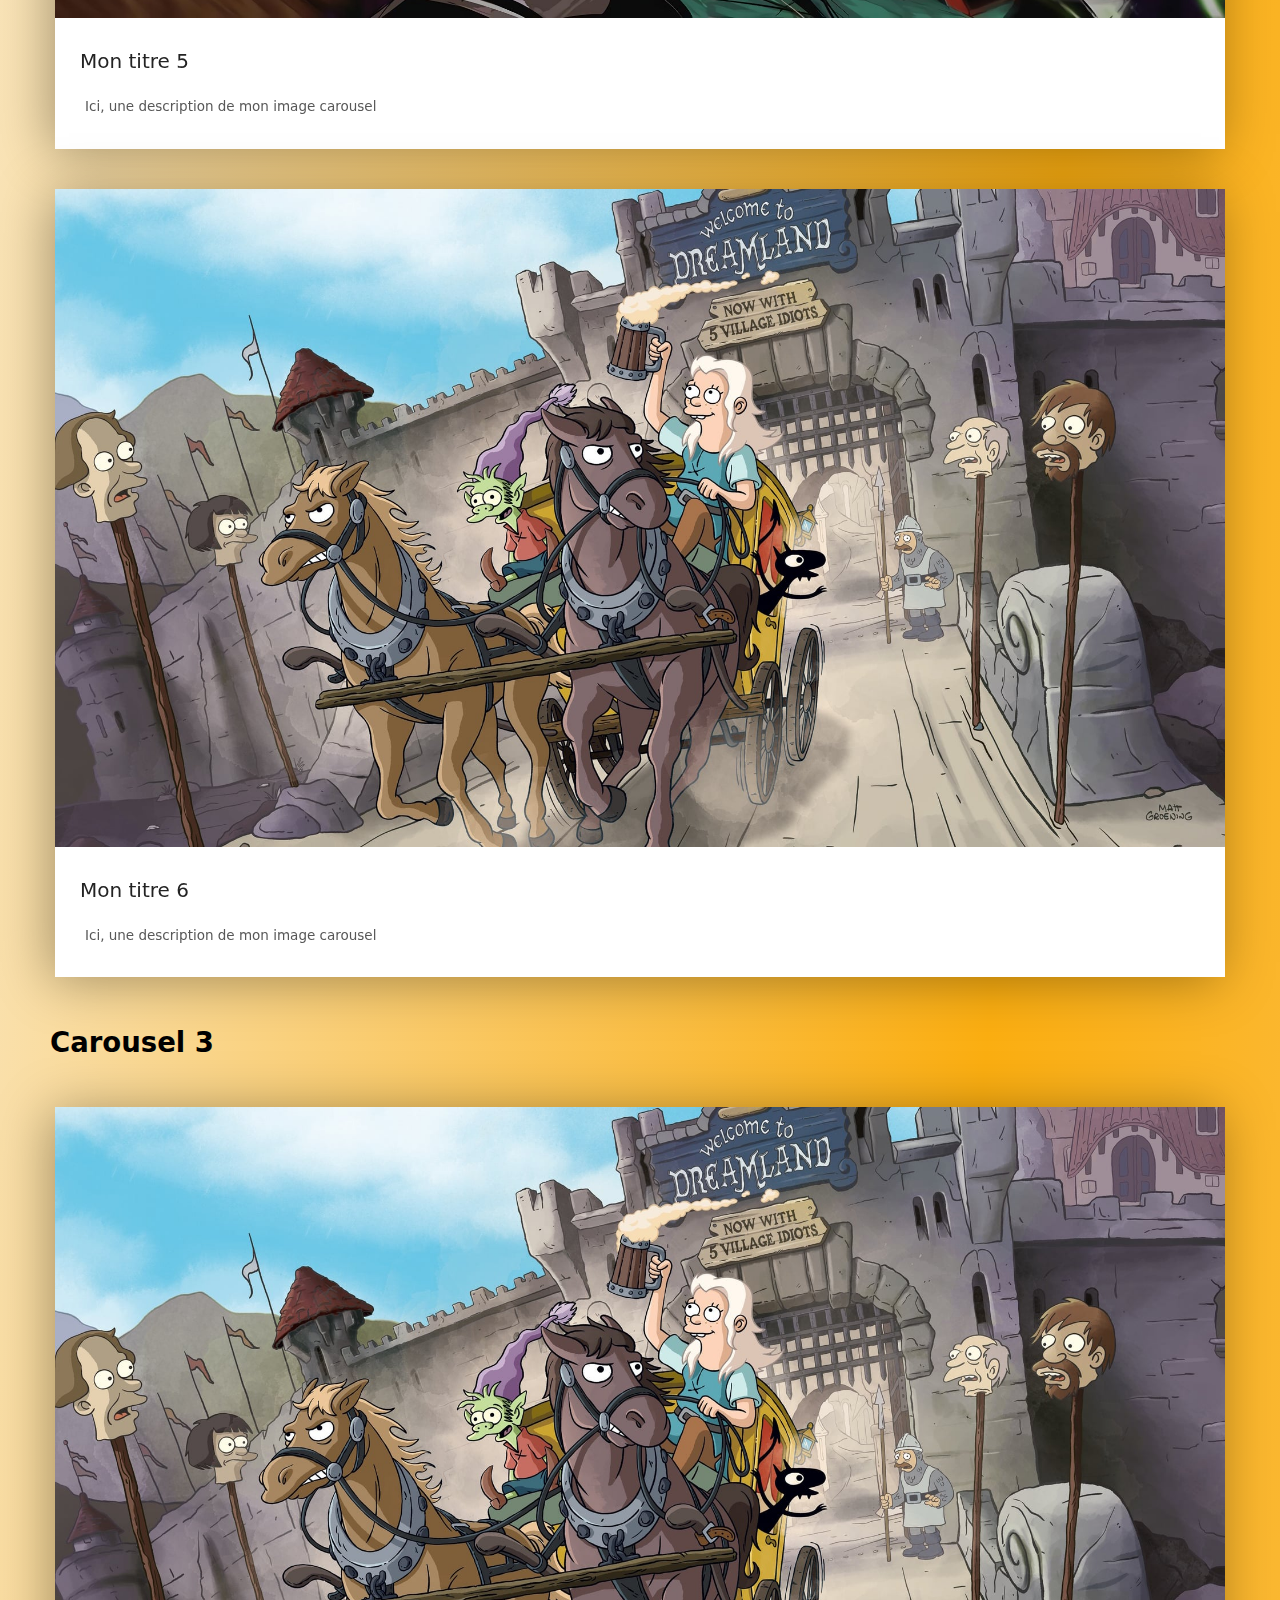
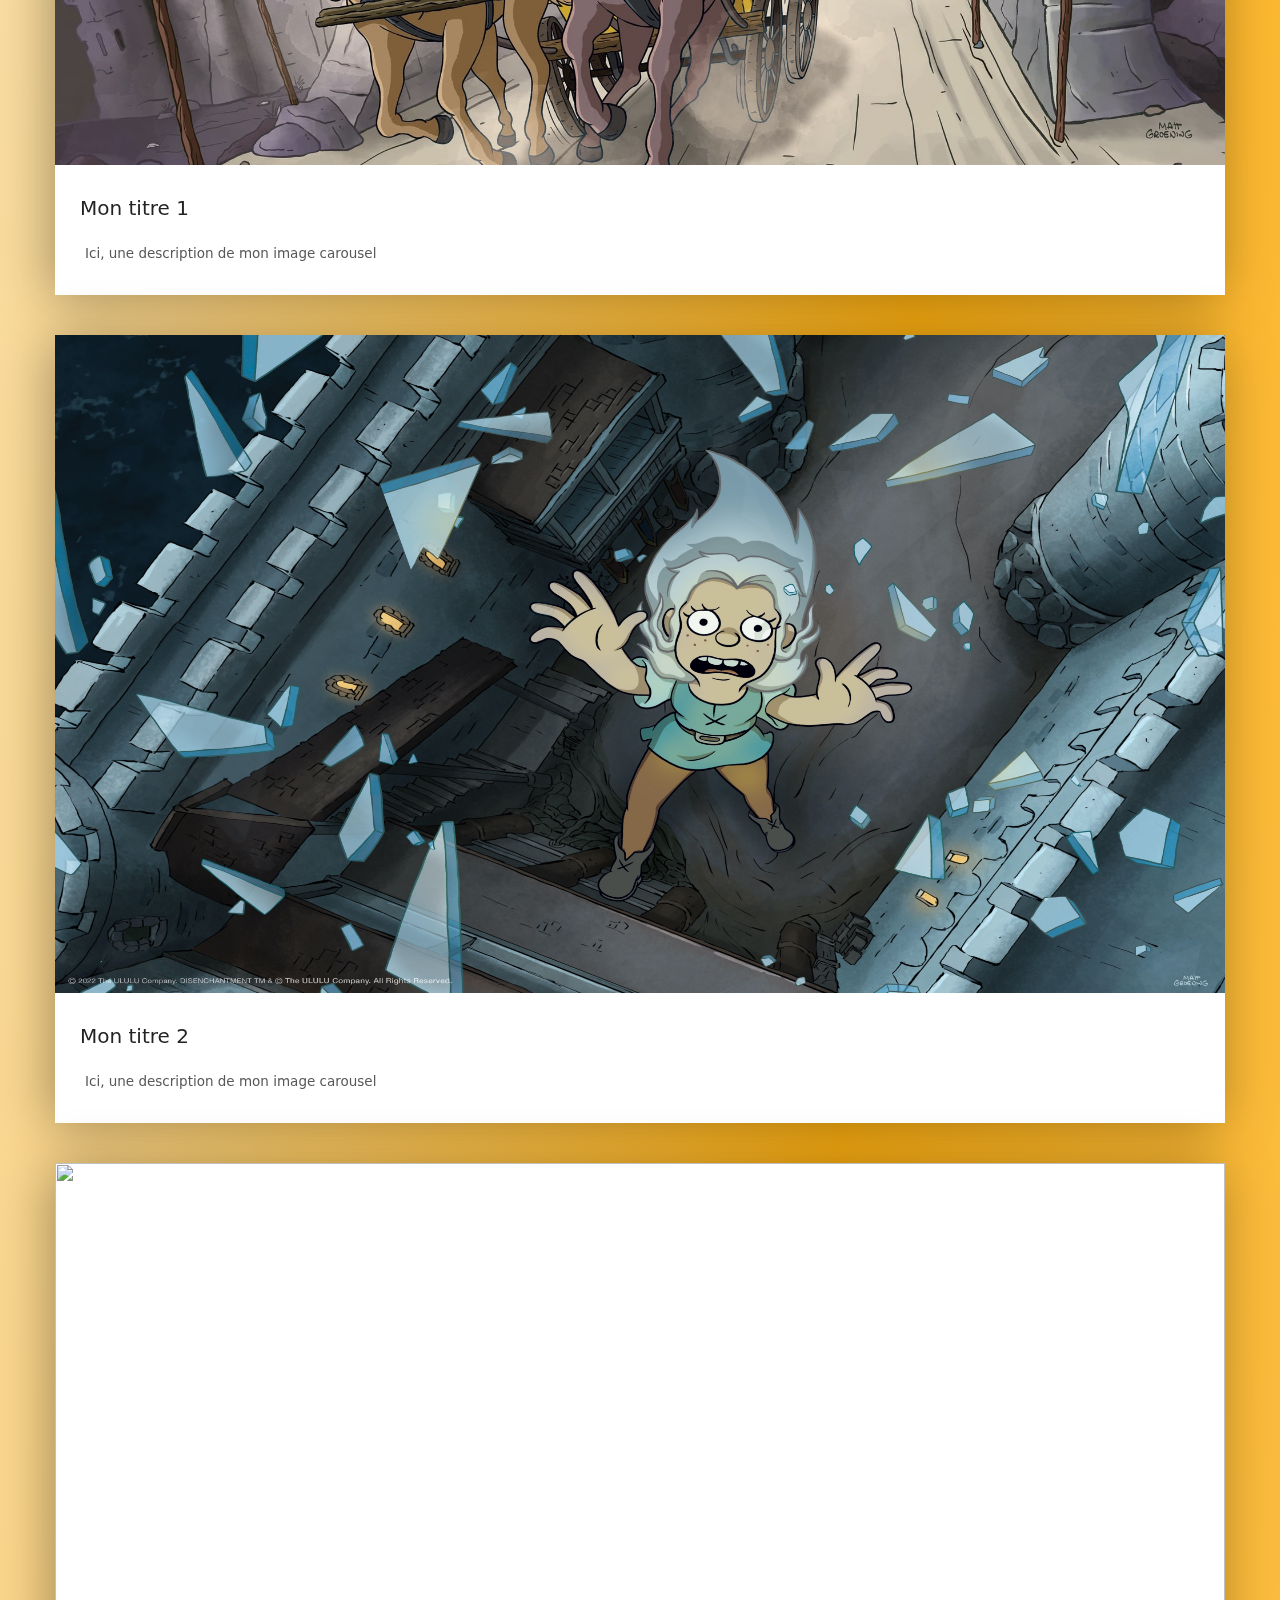
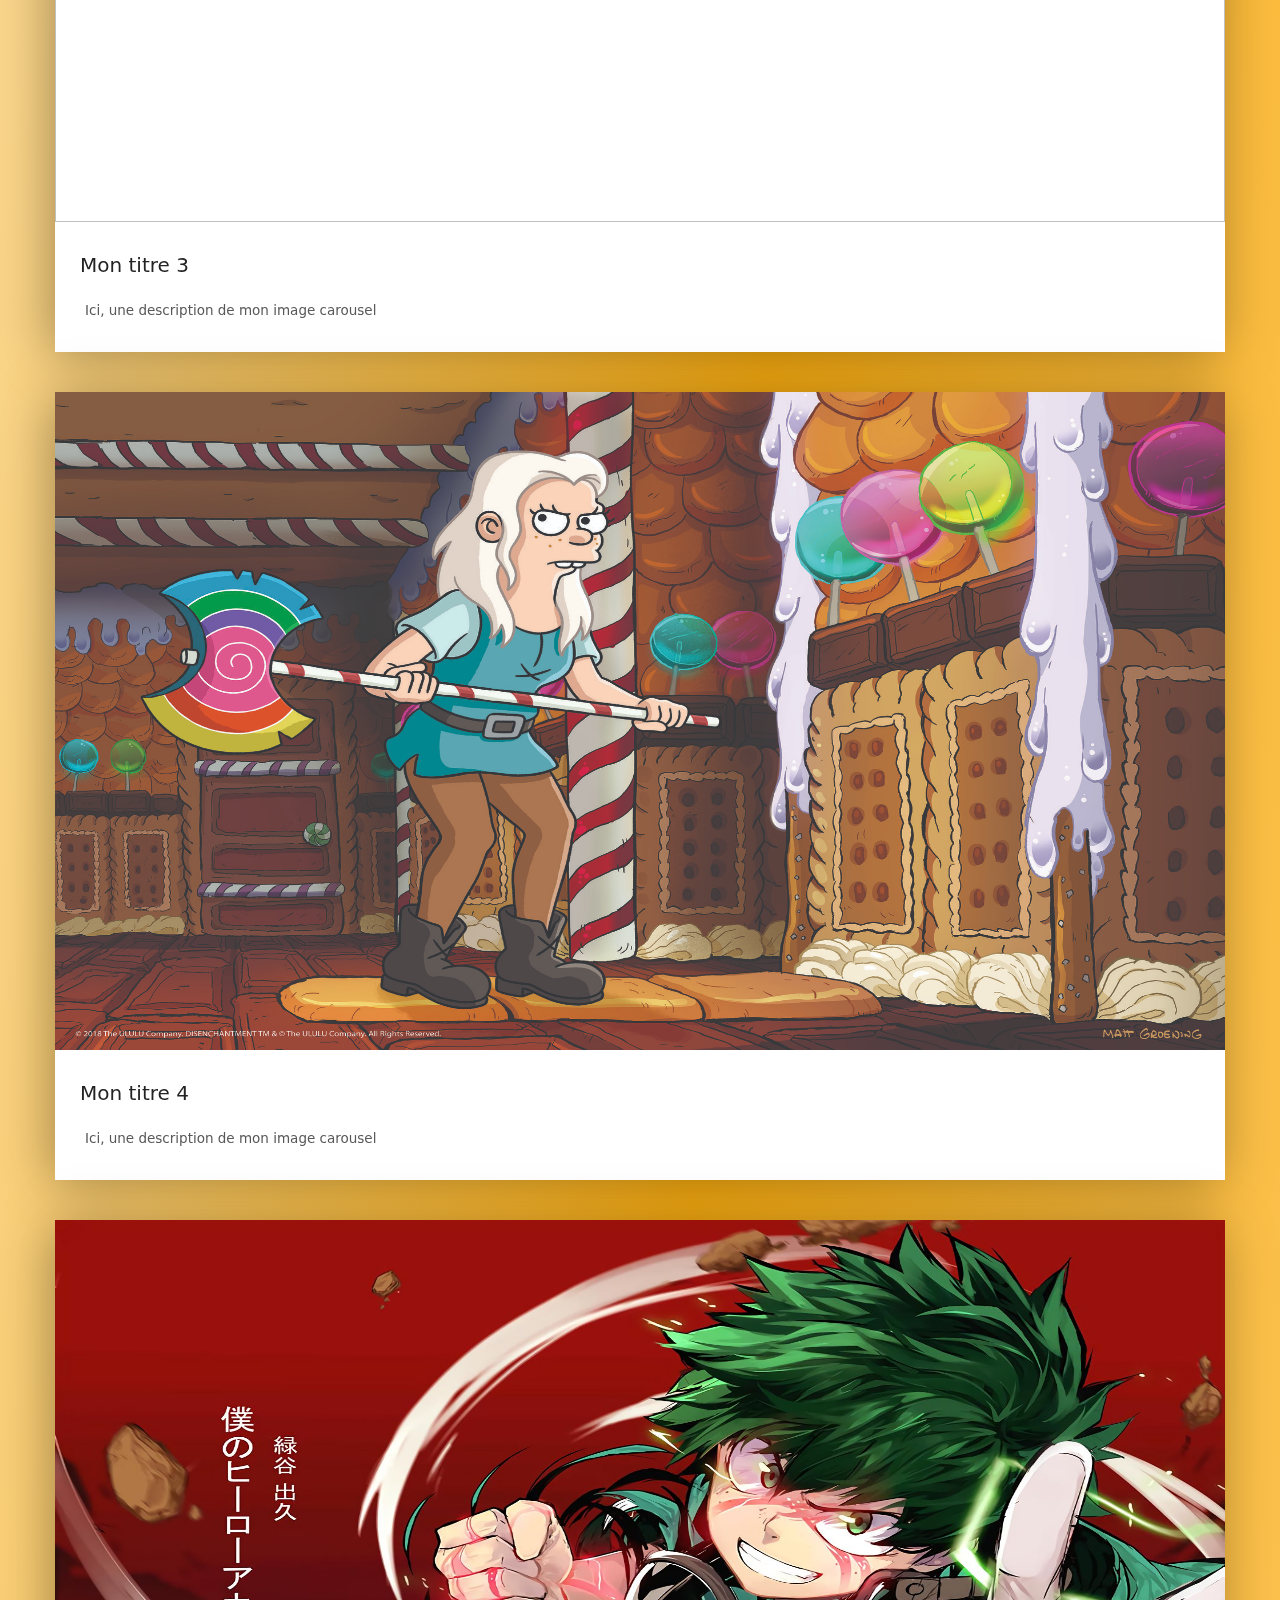
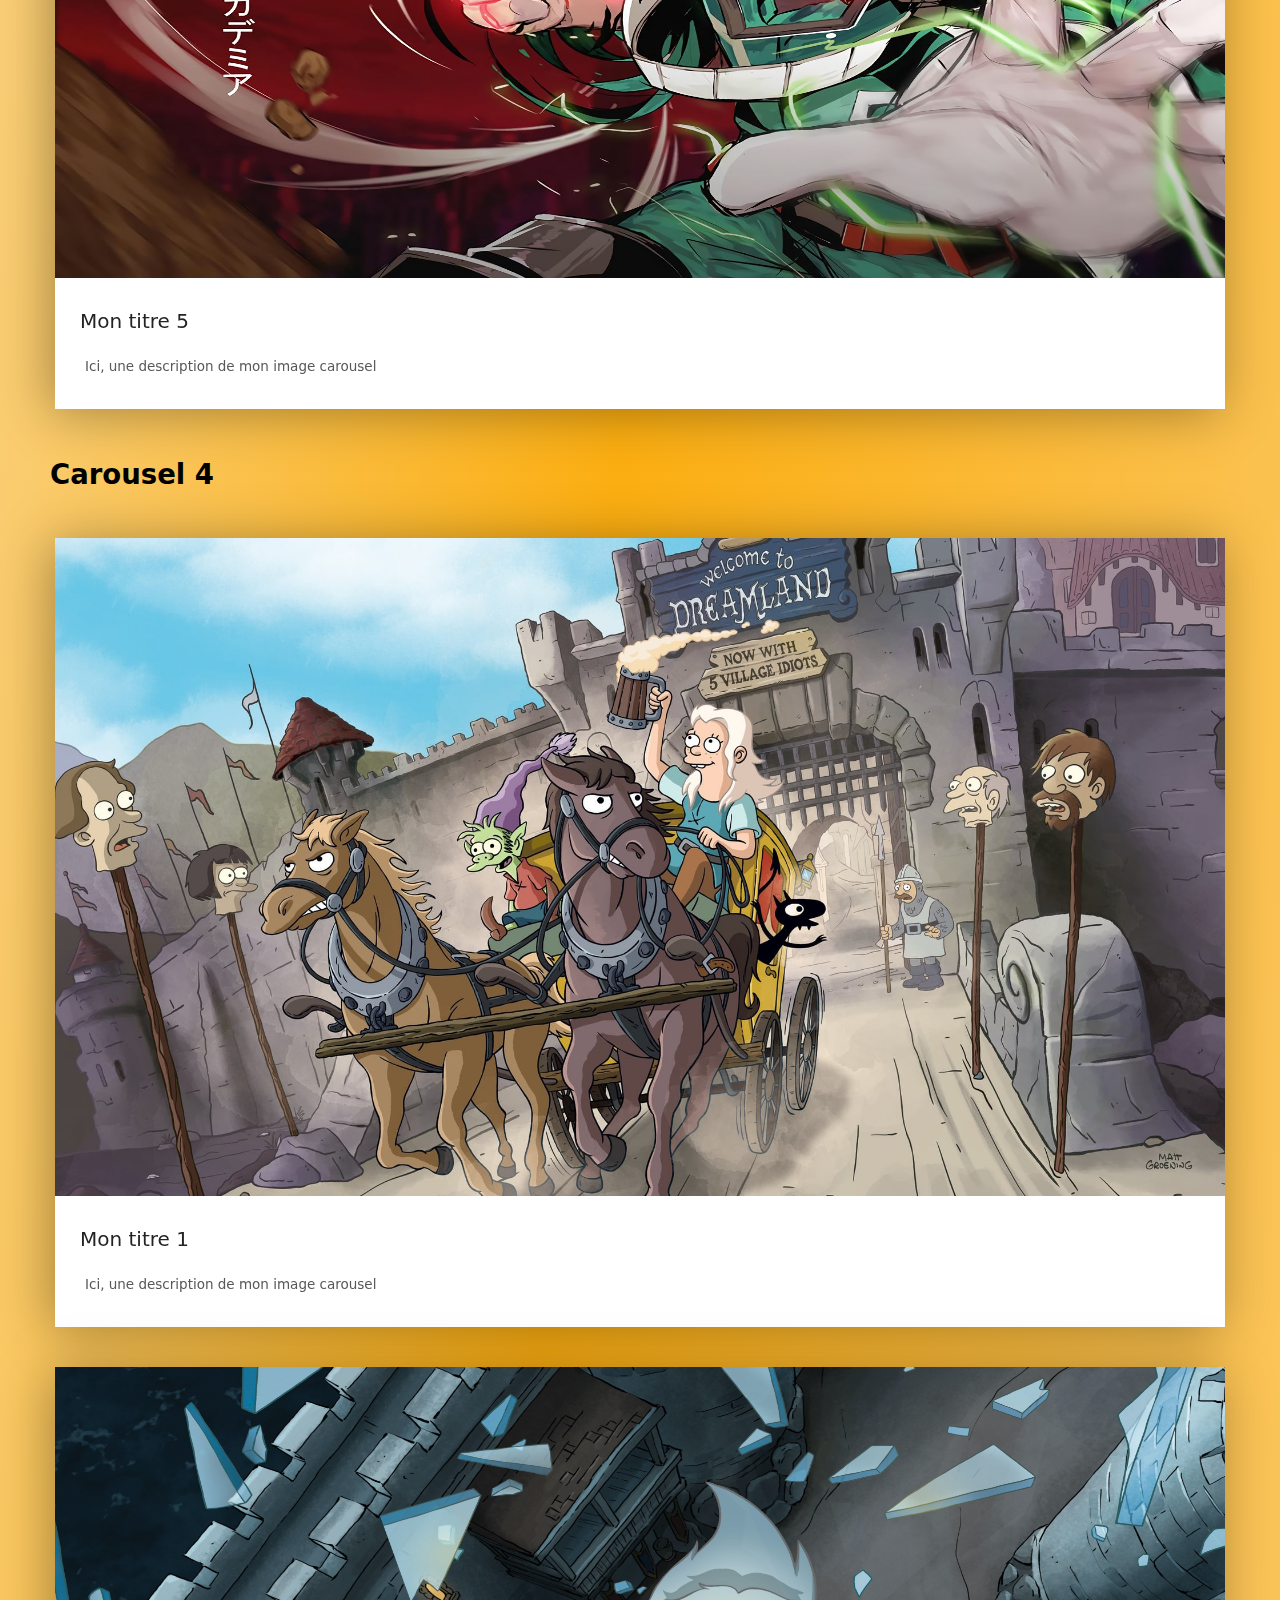
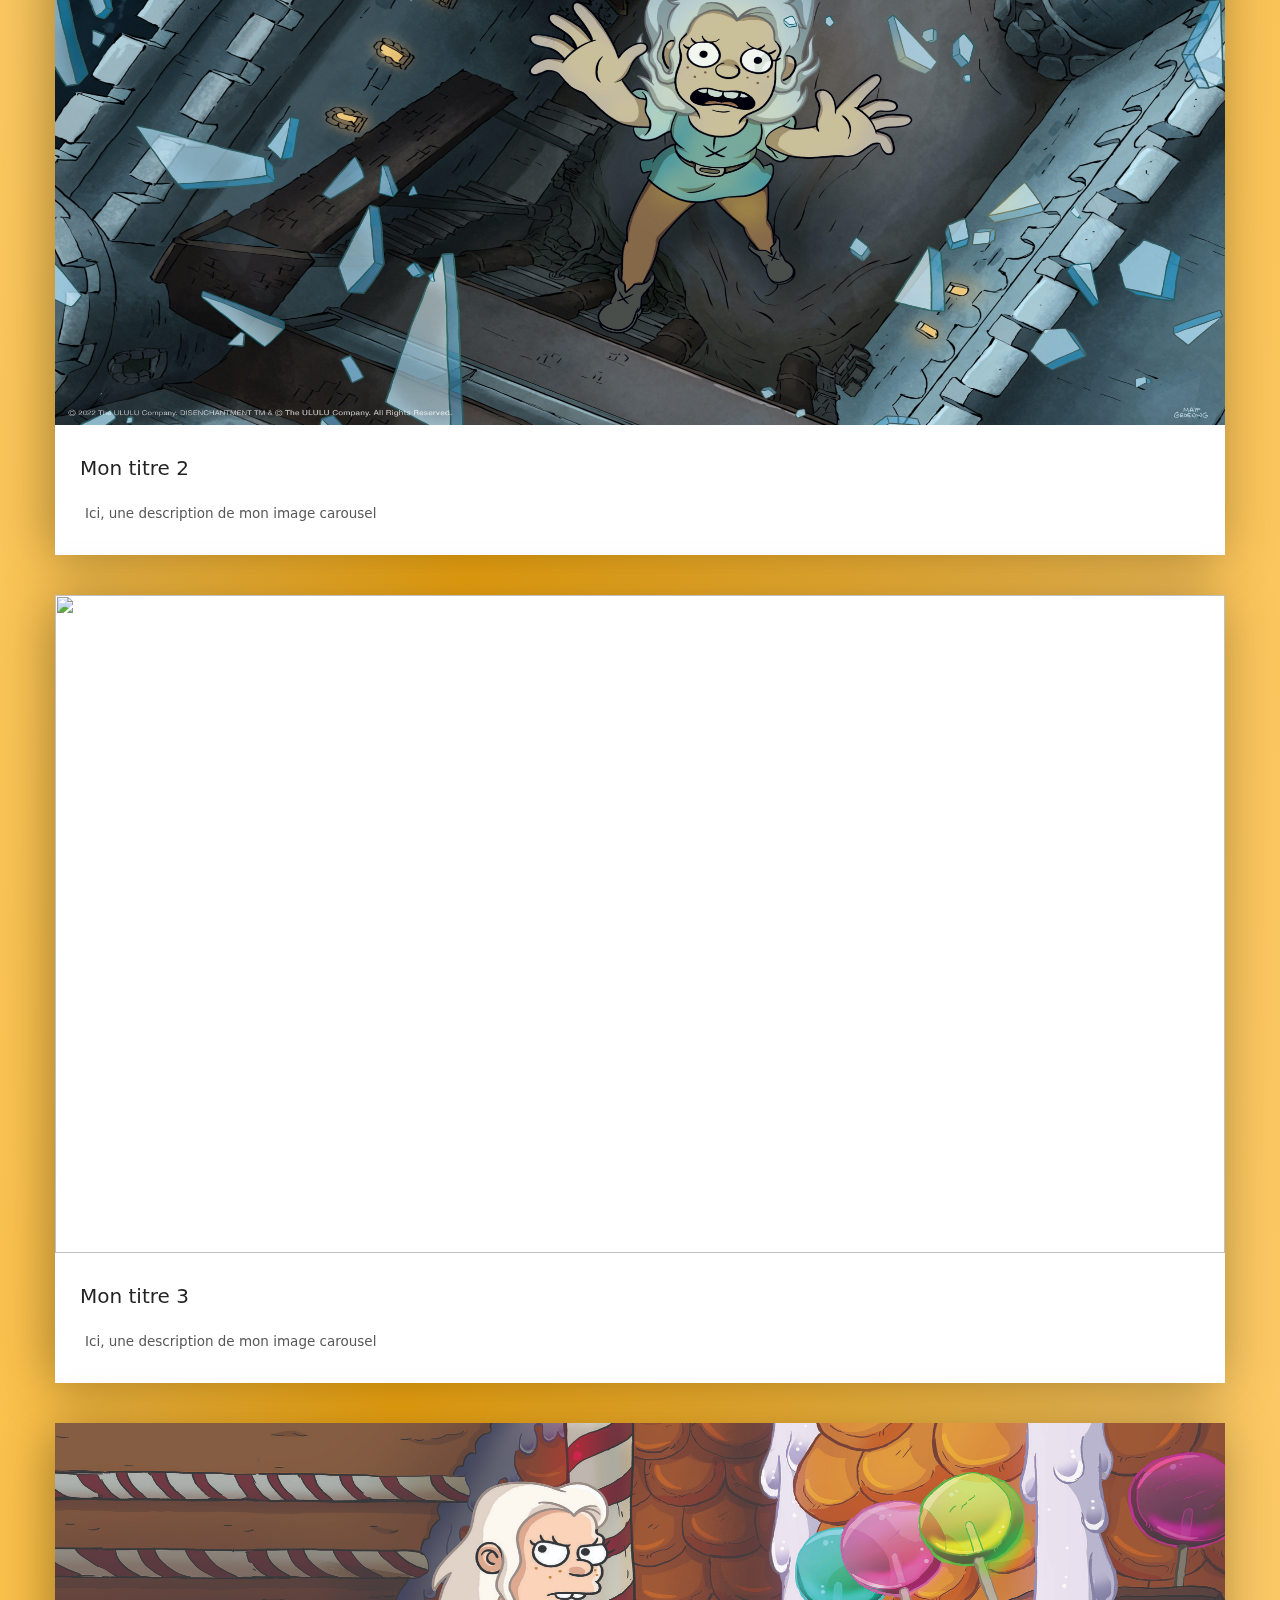
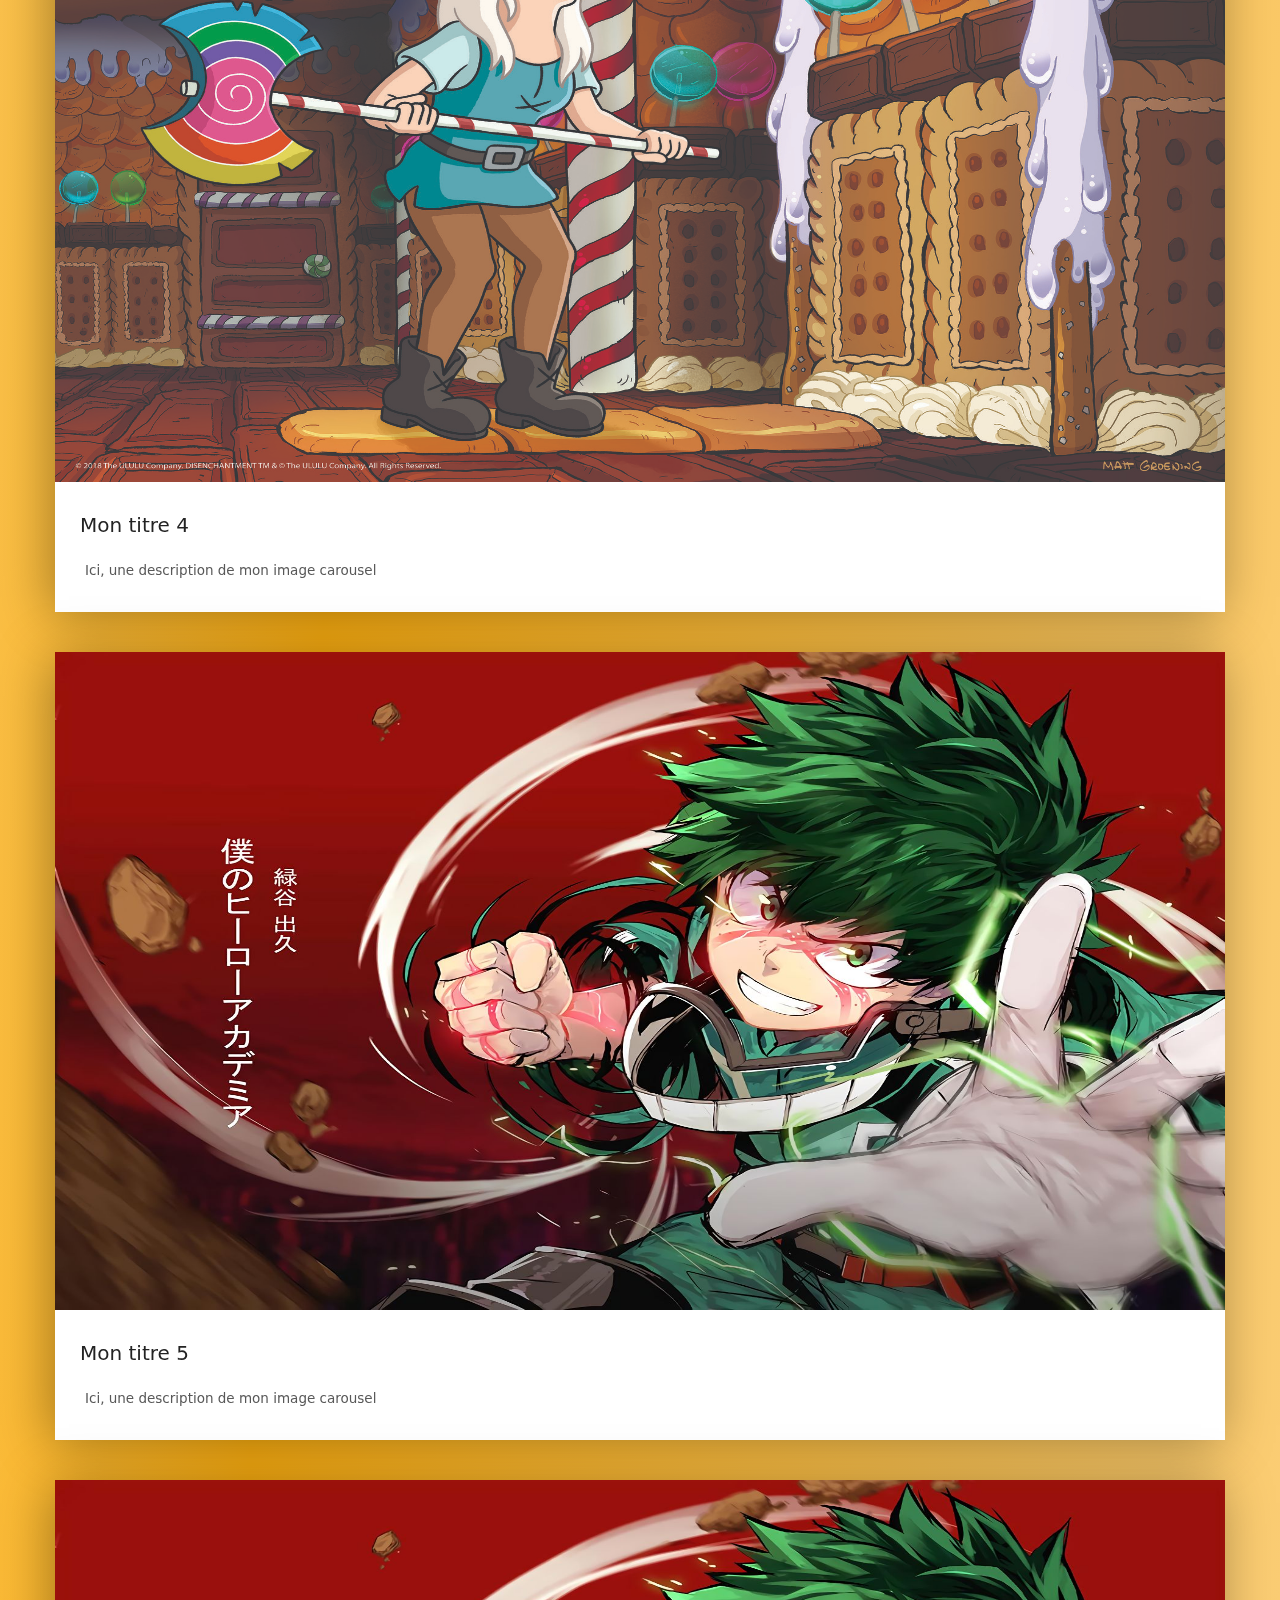
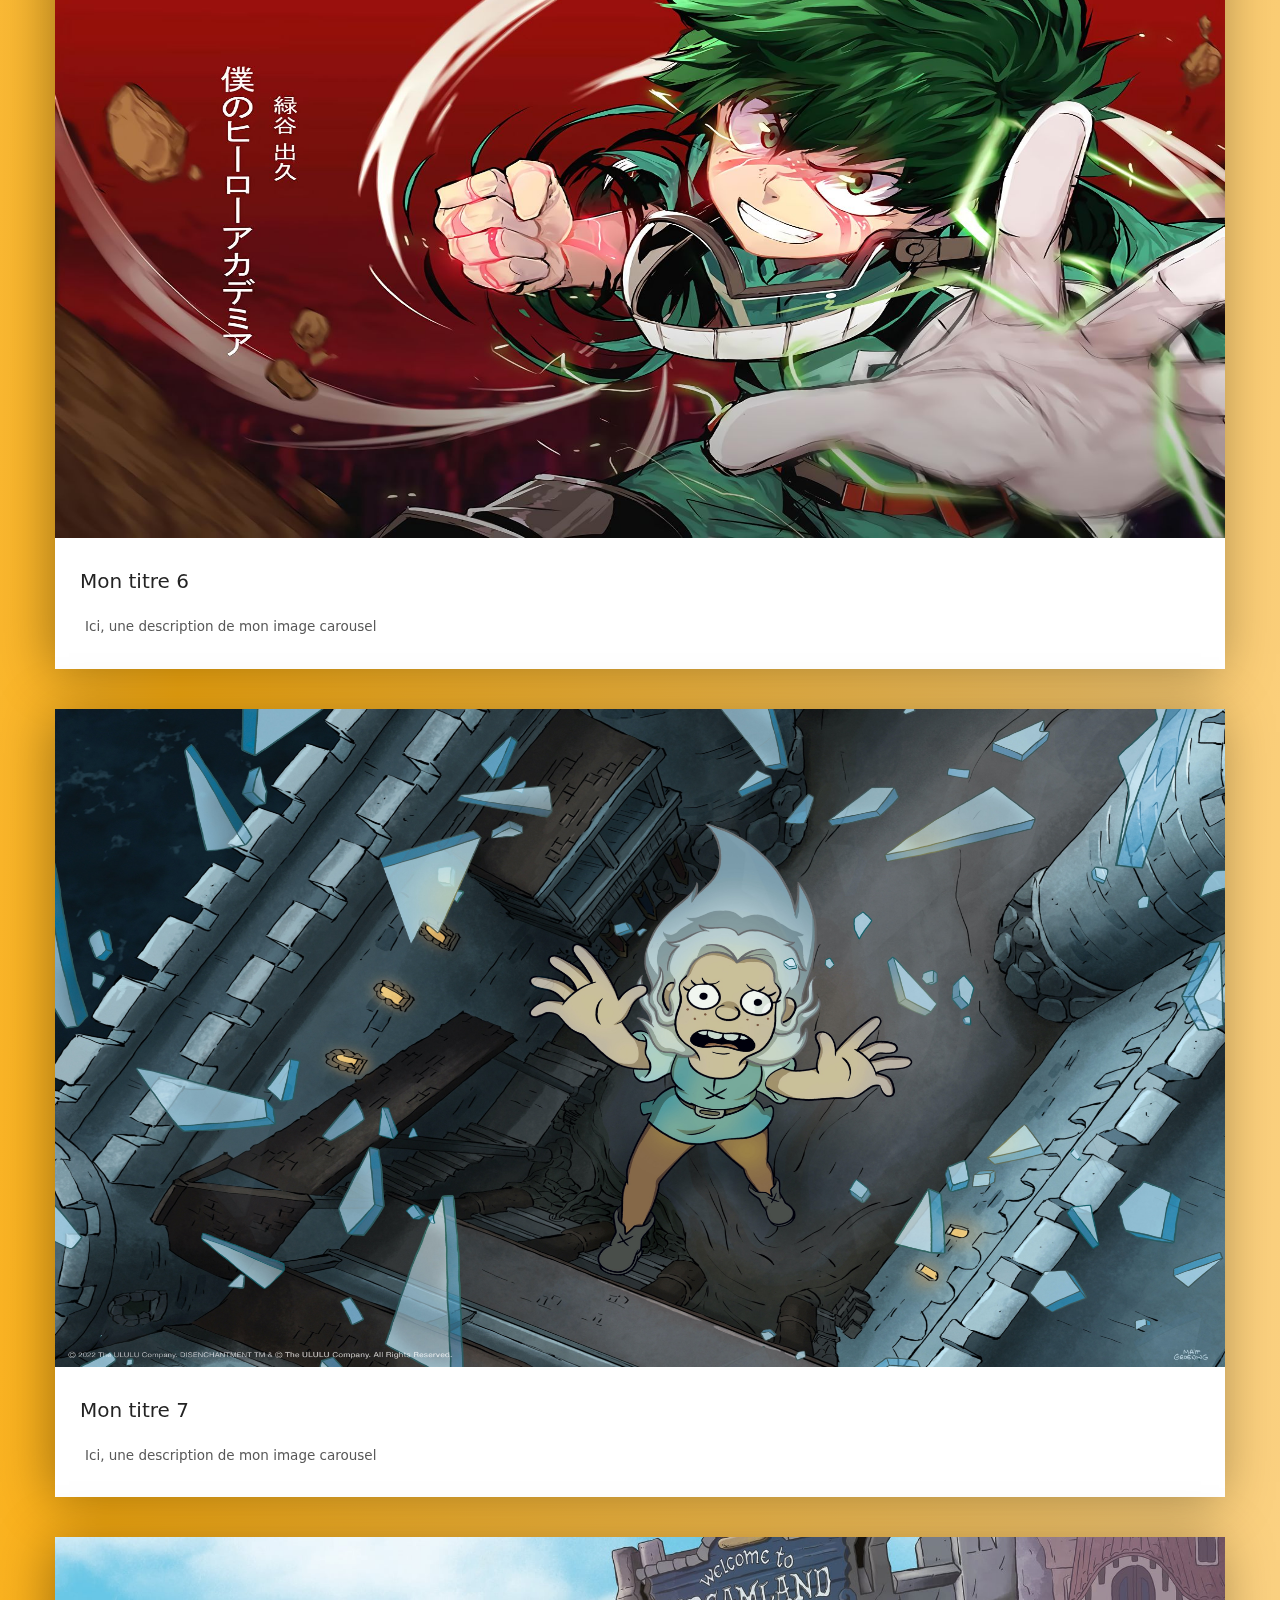
==== commit ad89e5c7: "- déstructuration du fichier carousel.js - création d'un plugin hover" ====
--- a/index.html
+++ b/index.html
@@ -22,7 +22,8 @@
                         <!-- style="width:100%;height:100%;border:none;" -->
                         <!-- <iframe poster="img/img1.jpeg" src="https://player.vimeo.com/video/562717273?h=939feaf80f&autoplay=1&title=0&byline=0&portrait=0" allowfullscreen></iframe> -->
                         <!-- <script src="https://player.vimeo.com/api/player.js"></script> -->
-                        <iframe width="100%" height="100%" src="https://www.youtube.com/embed/UzRY3BsWFYg?si=uvBgqeIbuZlxthEi&amp;controls=0" title="YouTube video player" frameborder="0" allow="accelerometer; autoplay; encrypted-media; gyroscope; picture-in-picture;" allowfullscreen></iframe>
+                        <div class="player"></div>
+                        <!-- <iframe width="100%" height="100%" src="https://www.youtube.com/embed/UzRY3BsWFYg?si=uvBgqeIbuZlxthEi&amp;controls=0" title="YouTube video player" frameborder="0" allow="accelerometer; autoplay; encrypted-media; gyroscope; picture-in-picture;" allowfullscreen></iframe> -->
                         <!-- <video width="450" autoplay muted loop poster="img/img1.jpeg">
                             <source src="https://youtu.be/UzRY3BsWFYg" type="video/mp4">
                         </video> -->
--- a/css/main.css
+++ b/css/main.css
@@ -459,10 +459,12 @@
         opacity: 0.85;
     }
     100% {
-        background-color: red;
+        background-color: rgb(255, 72, 50);
+        /* background-color: red; */
         /* transform: scaleX(1); */
         width: 100%;
-        opacity: 0.35;
+        opacity: 0.2;
+        /* opacity: 0.35; */
         border-right: 4px rgb(237, 243, 237) solid;
         /* display: none; */
     }
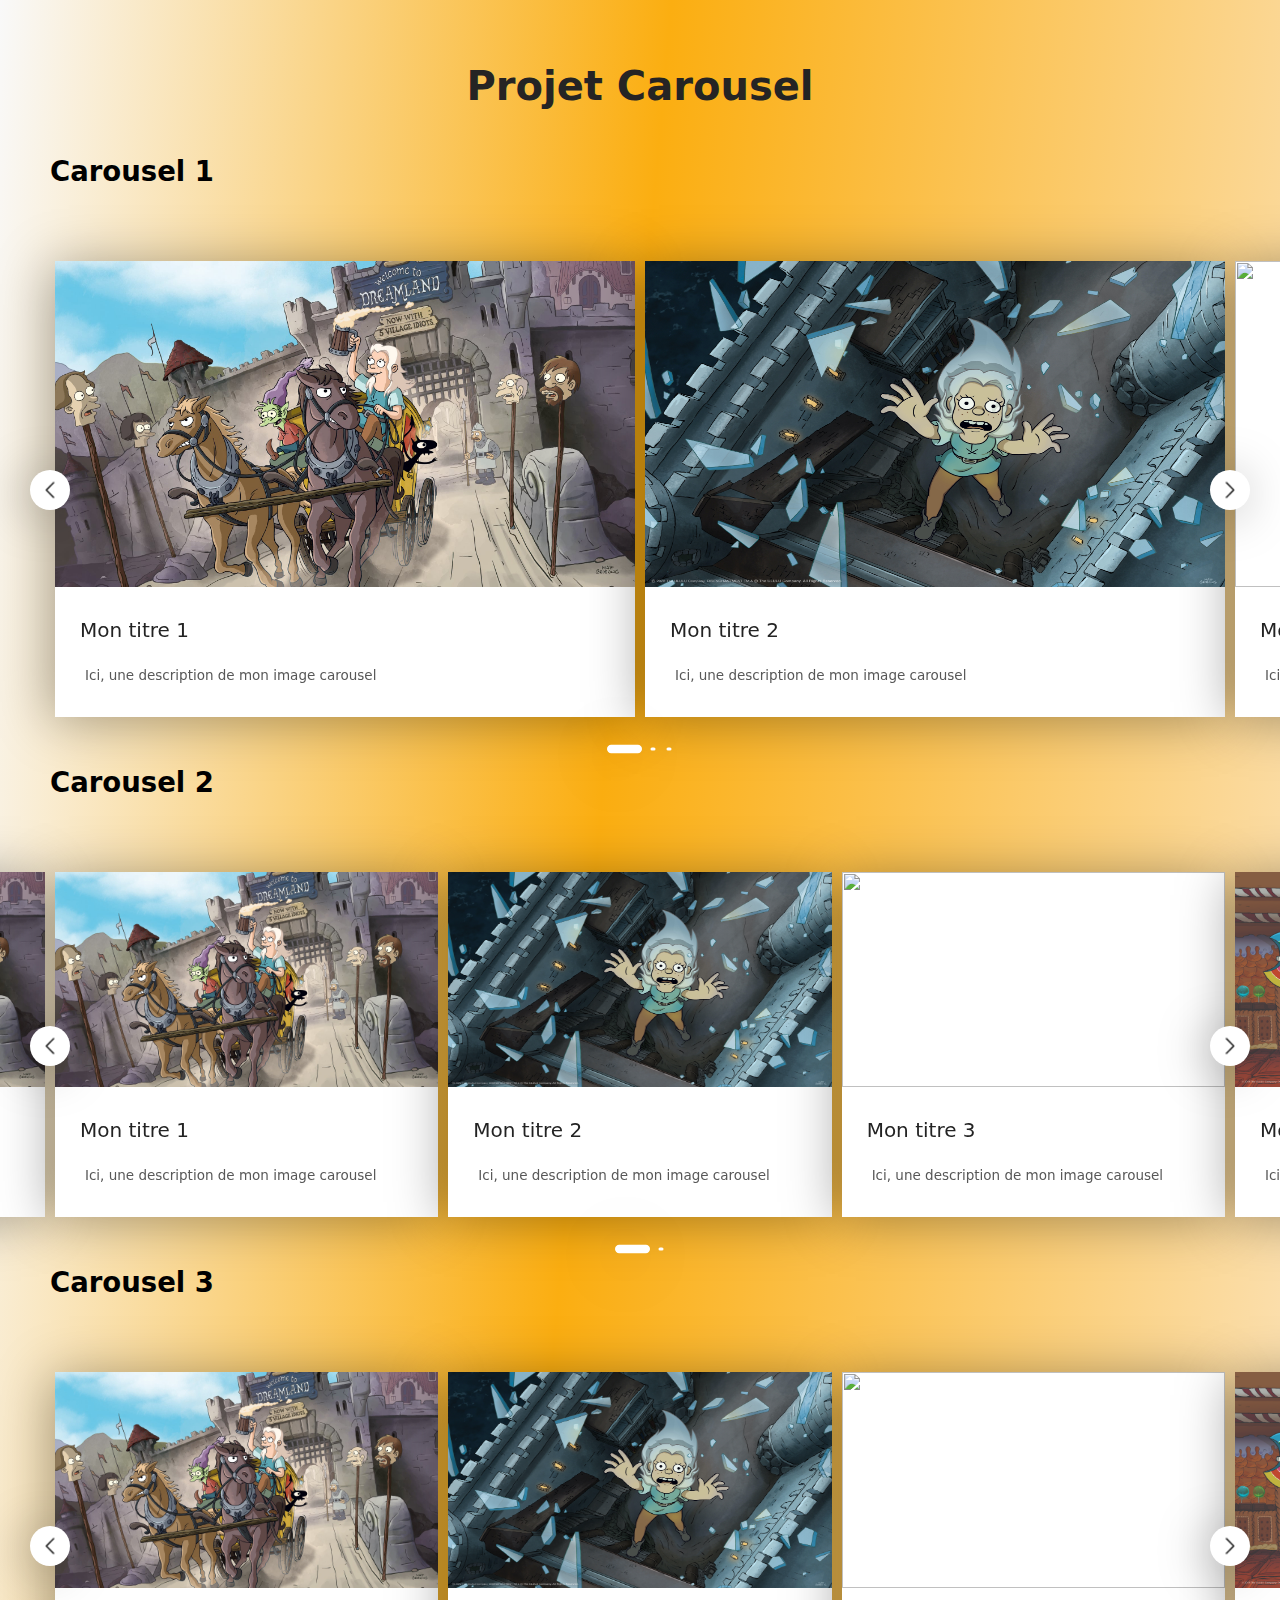
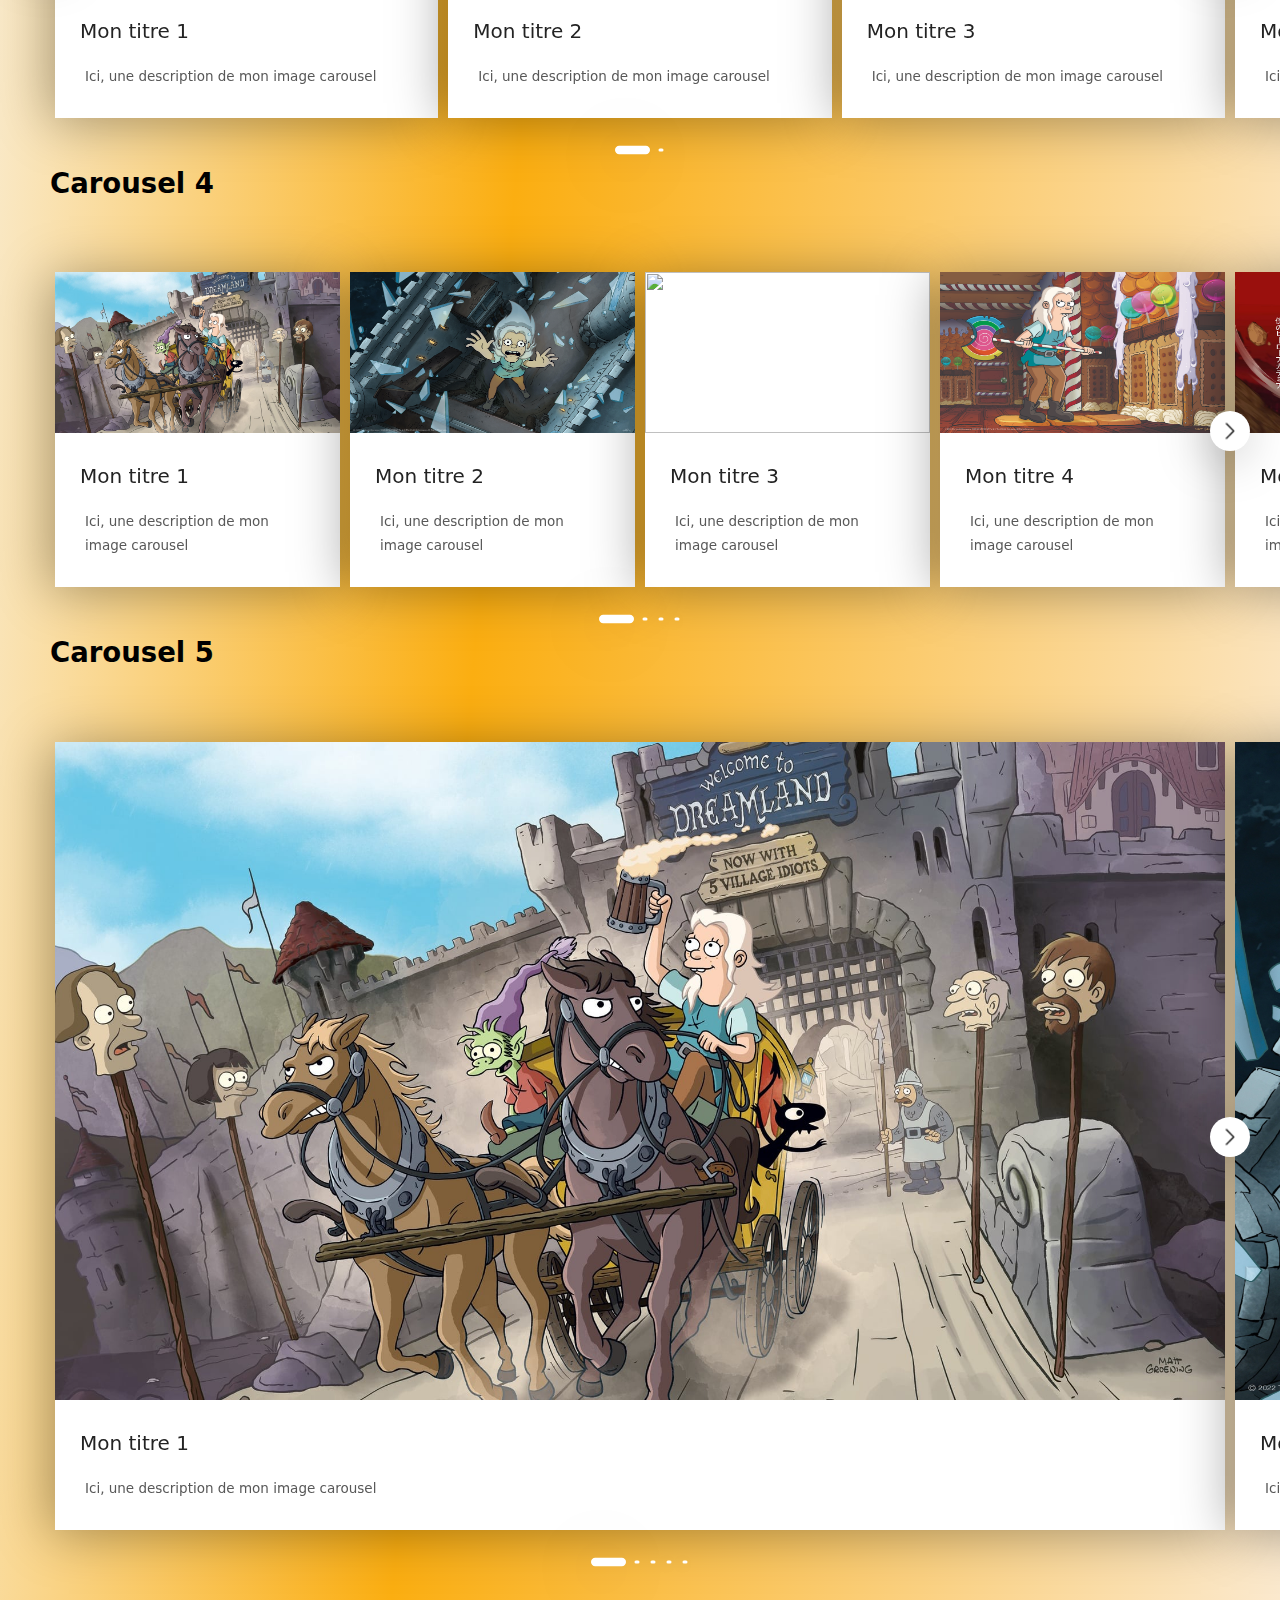
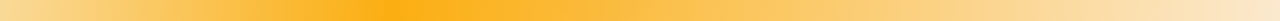
==== commit 1c39568e: "ajout d'un plugin youtube" ====
--- a/index.html
+++ b/index.html
@@ -4,6 +4,8 @@
     <meta charset="UTF-8">
     <meta name="viewport" content="width=device-width, initial-scale=1.0">
     <link rel="stylesheet" href="css/main.css">
+    <!-- <script type="text/javascript" src="scripts/components/YoutubePlayer.js" defer></script> -->
+    <!-- <script type="module" src="scripts/components/YoutubePlayer.js" defer></script> -->
     <script type="module" src="scripts/app.js" async></script>
     <title>JS Exo Carousel</title>
 </head>
@@ -15,6 +17,7 @@
         <div class="hero-title">Projet Carousel</div>
         <section class="carousel_container">
             <div class="title">Carousel 1</div>
+            <!-- <div id="player"></div> -->
             <div id="carousel1">
                 <div class="item_container">
                     <div class="item__image">
@@ -22,7 +25,7 @@
                         <!-- style="width:100%;height:100%;border:none;" -->
                         <!-- <iframe poster="img/img1.jpeg" src="https://player.vimeo.com/video/562717273?h=939feaf80f&autoplay=1&title=0&byline=0&portrait=0" allowfullscreen></iframe> -->
                         <!-- <script src="https://player.vimeo.com/api/player.js"></script> -->
-                        <div class="player"></div>
+                        <div id="player"></div>
                         <!-- <iframe width="100%" height="100%" src="https://www.youtube.com/embed/UzRY3BsWFYg?si=uvBgqeIbuZlxthEi&amp;controls=0" title="YouTube video player" frameborder="0" allow="accelerometer; autoplay; encrypted-media; gyroscope; picture-in-picture;" allowfullscreen></iframe> -->
                         <!-- <video width="450" autoplay muted loop poster="img/img1.jpeg">
                             <source src="https://youtu.be/UzRY3BsWFYg" type="video/mp4">
@@ -42,6 +45,7 @@
                 <div class="item_container">
                     <div class="item__image">
                         <img src="img/img2.jpeg" alt="">
+                        <!-- <div id="player"></div> -->
                     </div>
                     <div class="item__body">
                         <div class="item__title">
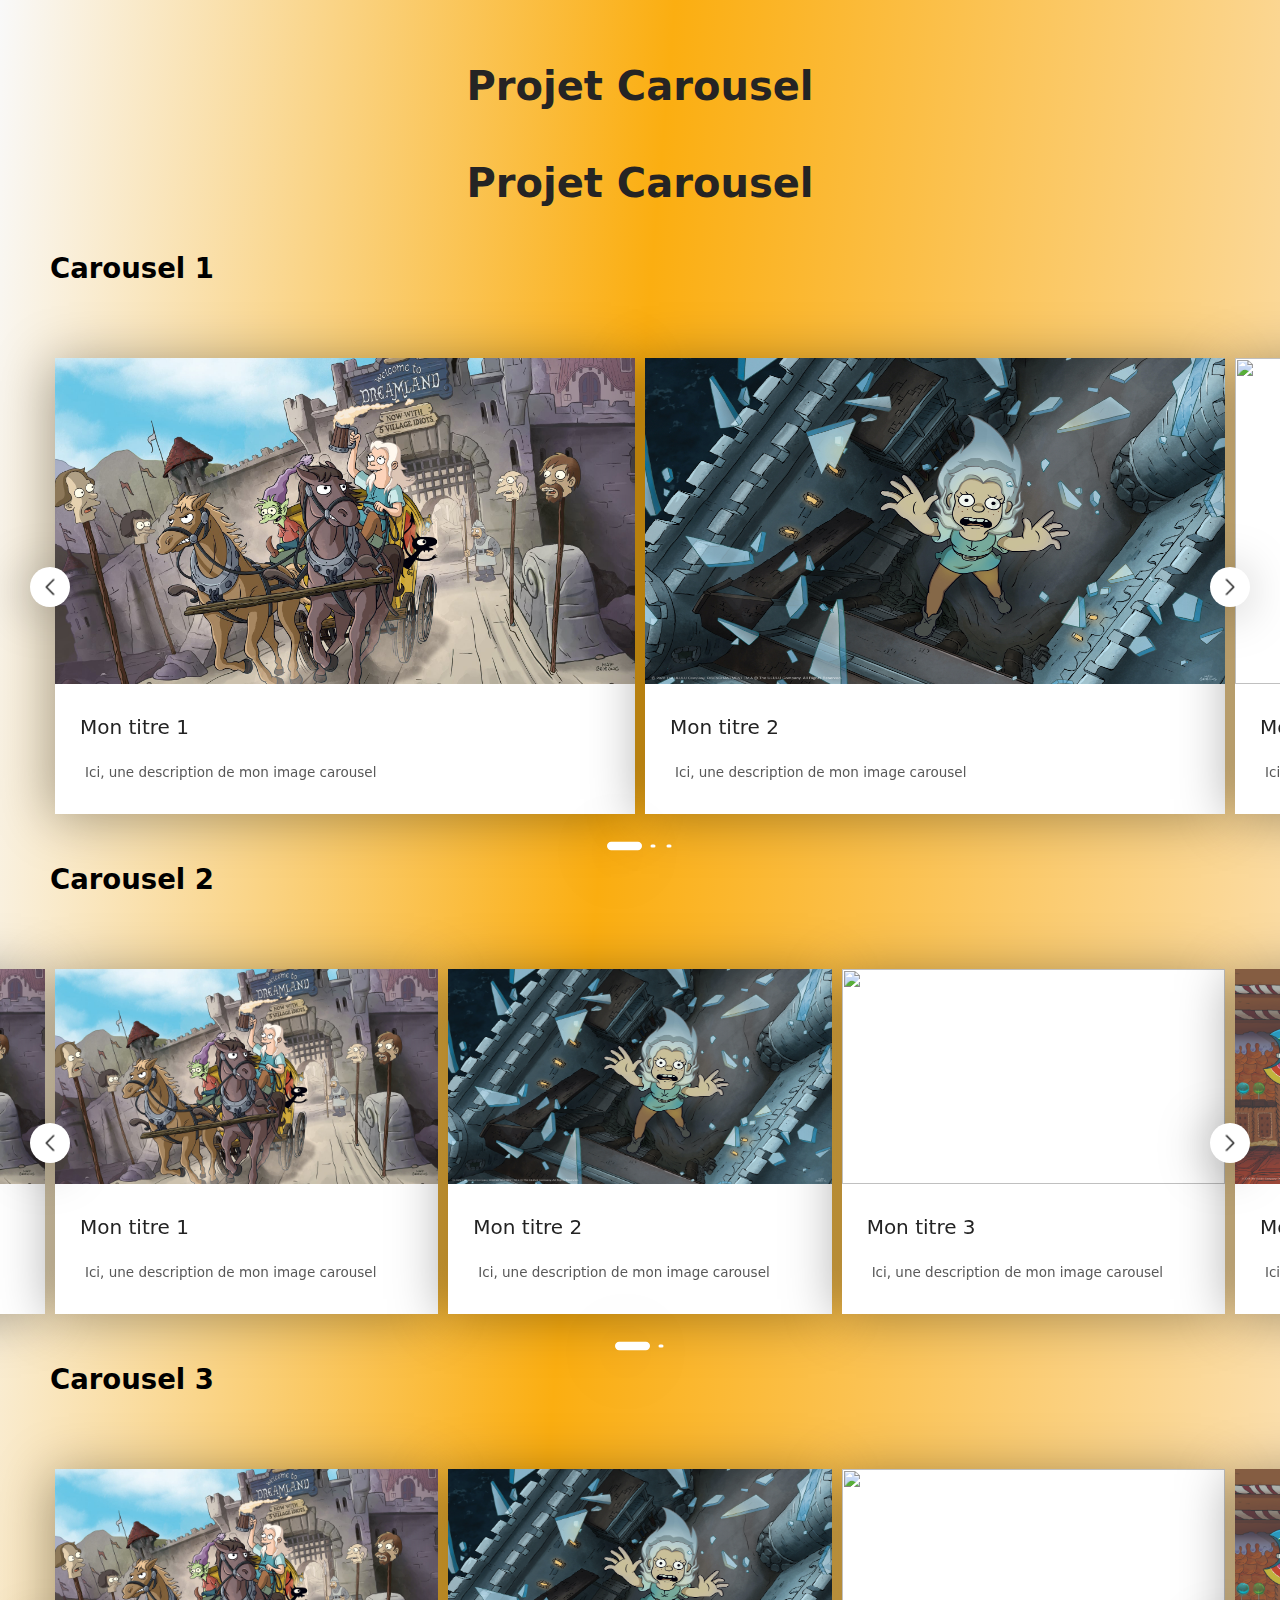
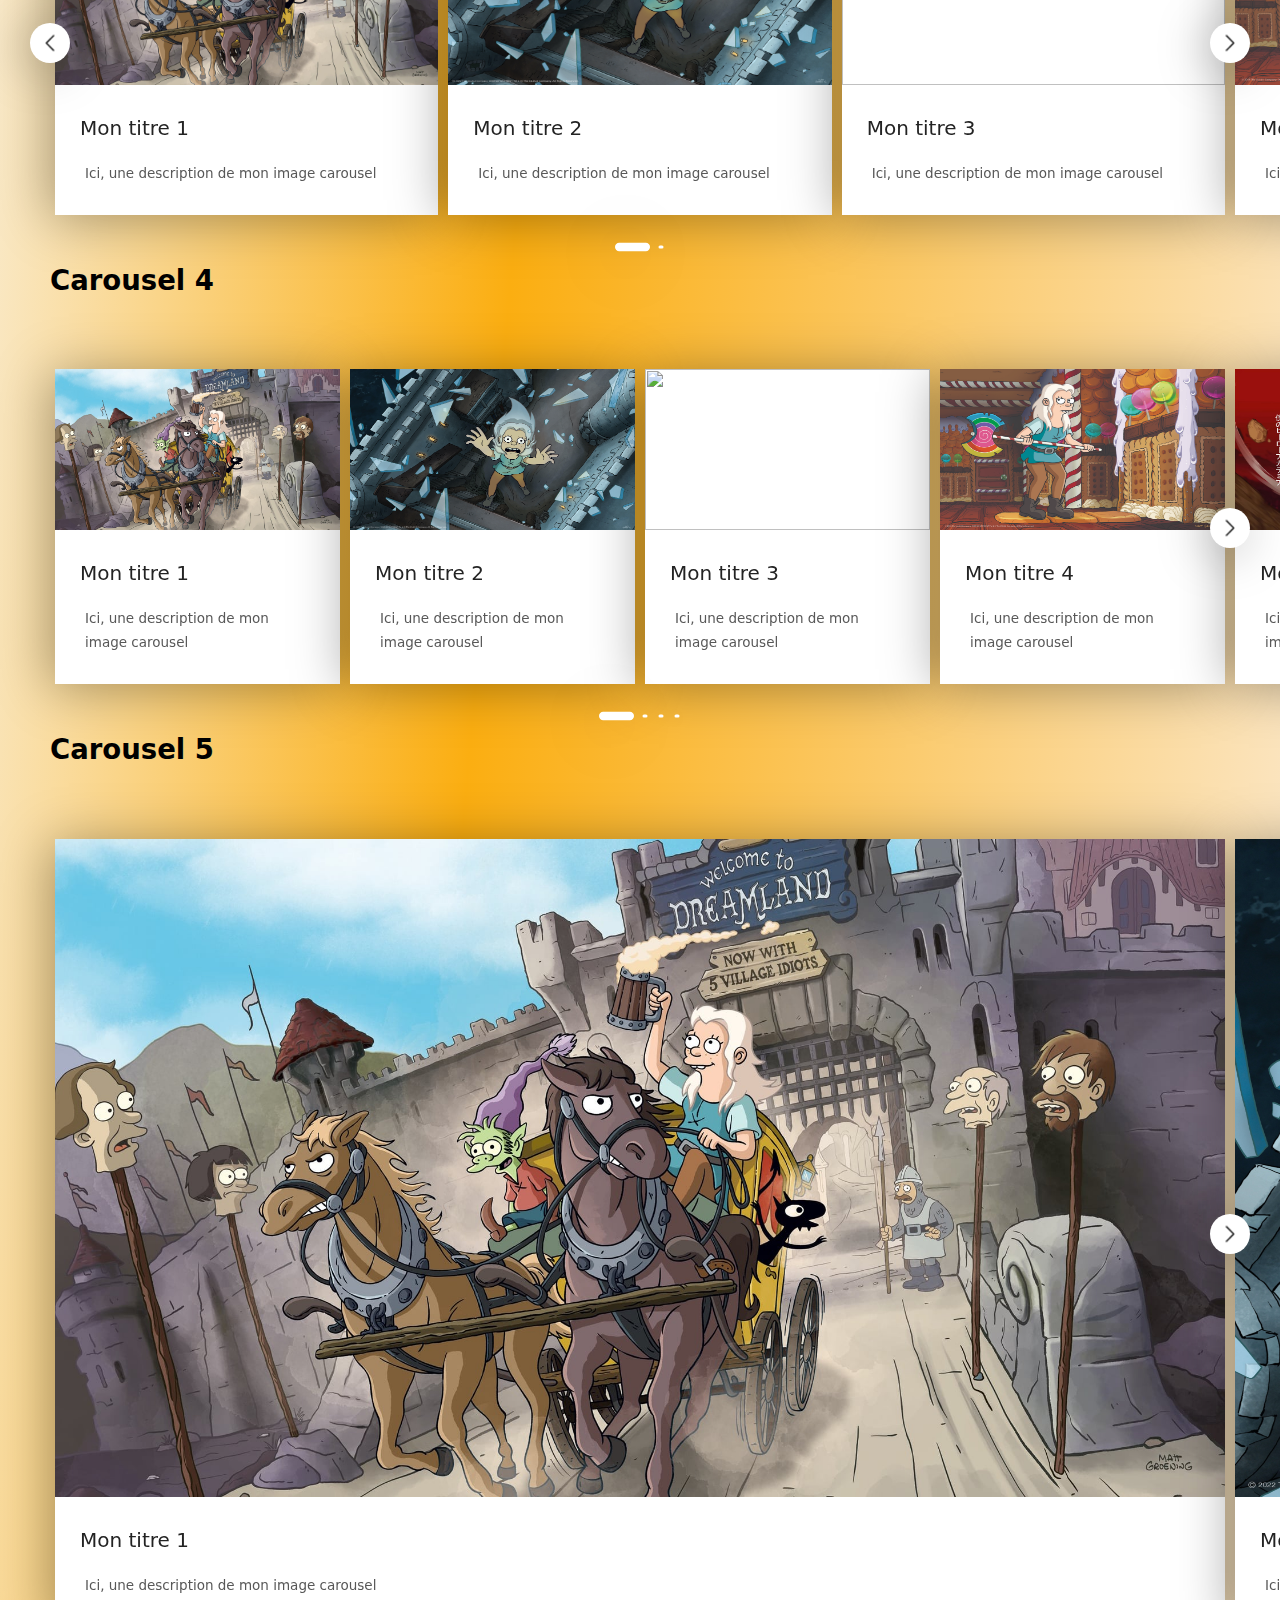
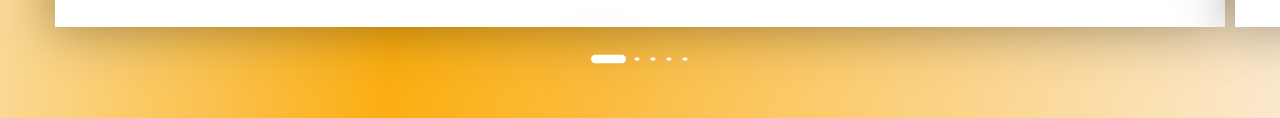
==== commit 85e51525: "creation d'un template html" ====
--- a/index.html
+++ b/index.html
@@ -15,6 +15,37 @@
     </nav>
     <main>
         <div class="hero-title">Projet Carousel</div>
+        <template id="slide-template">
+            <div class="js-title">Carousel 1</div>
+            <div id="js-carousel-id">
+                <div class="item_container">
+                    <div class="item__image">
+                        <img class="js-img" src="img/img1.jpeg" alt="">
+                        <div class="js-video" id="player-id"></div>
+                    </div>
+                    <div class="item__body">
+                        <div class="item__title">
+                            Mon titre 1
+                        </div>
+                        <div class="item__description">
+                            Ici, une description de mon image carousel
+                        </div>
+                    </div>
+                </div>
+            </div>
+        </template>
+
+        <section
+                data-endpoint="https://jsonplaceholder.typicode.com/users"
+                data-template="#slide-template"
+                data-target=".carousel1"
+                data-limit="2"
+                data-id='{"id": "#id"}'
+                data-elements='{"name": ".js-title", "carousel-id": "#js-carousel-id", "description": ".item__description" ,"title": ".item__title", "video": ".js-video", "image": ".js-img"}'
+                class="carousel_container">
+        </section>
+
+        <div class="hero-title">Projet Carousel</div>
         <section class="carousel_container">
             <div class="title">Carousel 1</div>
             <!-- <div id="player"></div> -->
@@ -25,7 +56,7 @@
                         <!-- style="width:100%;height:100%;border:none;" -->
                         <!-- <iframe poster="img/img1.jpeg" src="https://player.vimeo.com/video/562717273?h=939feaf80f&autoplay=1&title=0&byline=0&portrait=0" allowfullscreen></iframe> -->
                         <!-- <script src="https://player.vimeo.com/api/player.js"></script> -->
-                        <div id="player"></div>
+                        <div id="player-id"></div>
                         <!-- <iframe width="100%" height="100%" src="https://www.youtube.com/embed/UzRY3BsWFYg?si=uvBgqeIbuZlxthEi&amp;controls=0" title="YouTube video player" frameborder="0" allow="accelerometer; autoplay; encrypted-media; gyroscope; picture-in-picture;" allowfullscreen></iframe> -->
                         <!-- <video width="450" autoplay muted loop poster="img/img1.jpeg">
                             <source src="https://youtu.be/UzRY3BsWFYg" type="video/mp4">
--- a/css/main.css
+++ b/css/main.css
@@ -1,3 +1,6 @@
+/* Example: tells browser to use UTF-8 character set */
+@charset "utf-8";
+
 :root {
     --fs-hero-title: 4rem;
     --f-hero-title-color: rgb(37, 36, 36);
